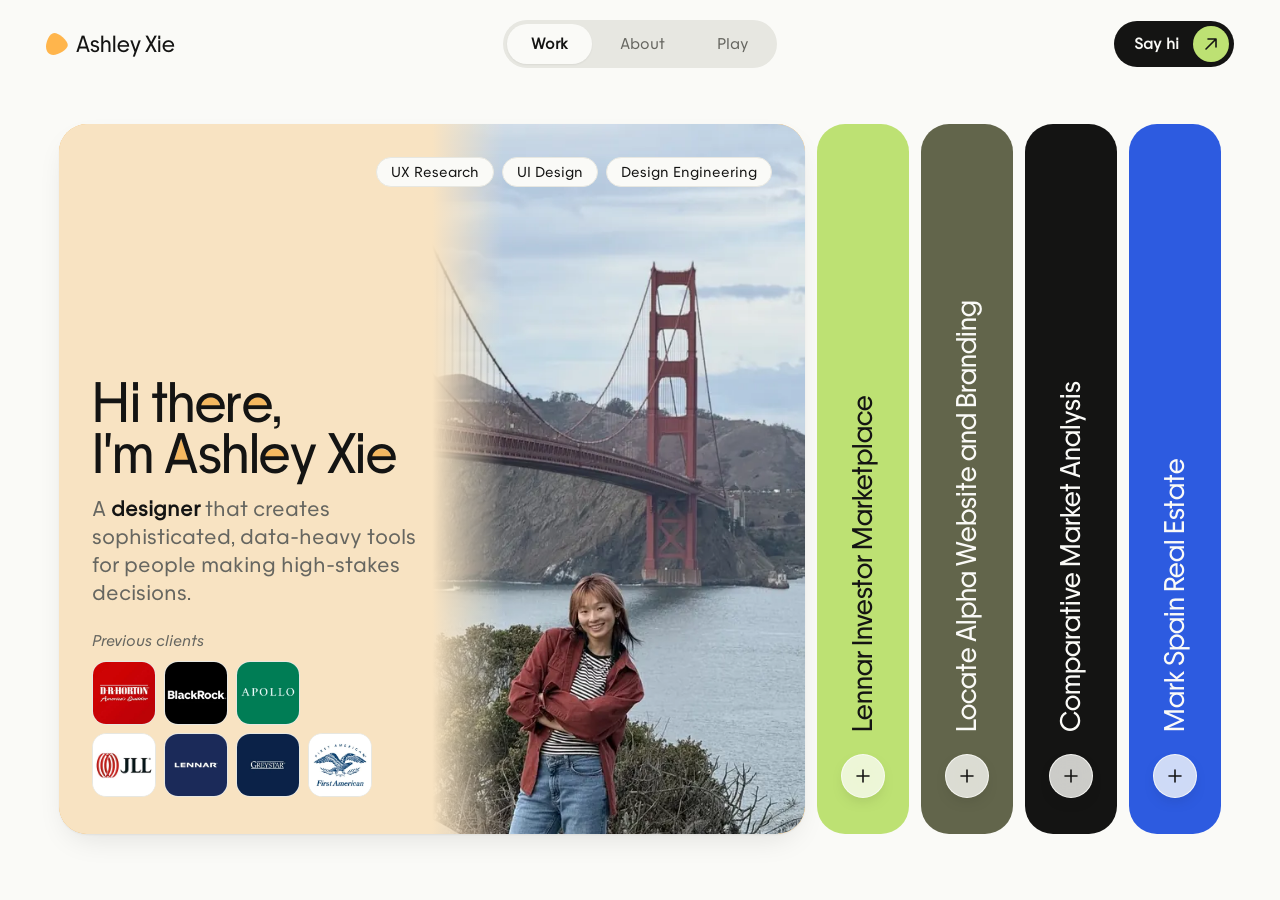
==== index.html @ 97a2568a "Locate Alpha card: real estate analytics startup" ====
<!doctype html>
<html lang="en">
<head>
  <meta charset="utf-8" />
  <meta name="viewport" content="width=device-width, initial-scale=1" />
  <title>Ashley Xie, Designer</title>
  <meta name="description" content="Ashley Xie designs sophisticated, data-heavy tools for people making high-stakes decisions." />
  <link rel="preload" href="fonts/PPFrama-Regular.woff2" as="font" type="font/woff2" crossorigin />
  <link rel="preload" href="fonts/PPFramaText-Regular.woff2" as="font" type="font/woff2" crossorigin />
  <link rel="icon" type="image/svg+xml" href="images/blob.svg" />
  <link rel="icon" type="image/png" sizes="32x32" href="images/favicon-32.png" />
  <link rel="apple-touch-icon" href="images/apple-touch-icon.png" />
  <link rel="stylesheet" href="css/style.css?v=20261123035420" />
  <!-- The loading screen shows once per visit; later page changes skip it so the tab pill can slide -->
  <script>try{if(sessionStorage.getItem('p26-loaded'))document.documentElement.classList.add('no-loader')}catch(e){}</script>
</head>
<body>
  <div class="loader" id="loader" role="status" aria-label="Loading">
    <div class="loader__mark"><img class="loader__blob" src="images/blob.svg" alt="" aria-hidden="true" /><span class="loader__name">Ashley Xie</span></div>
  </div>
  <header class="nav">
    <a class="nav__name" href="./"><img class="nav__star" src="images/blob.svg" alt="" aria-hidden="true" />Ashley Xie</a>
    <nav class="nav__tabs" aria-label="Main">
      <a class="nav__tab is-active" href="./" aria-current="page"><span class="nav__pill" aria-hidden="true"></span><span class="nav__label" style="view-transition-name:nav-work">Work</span></a>
      <a class="nav__tab" href="about/"><span class="nav__label" style="view-transition-name:nav-about">About</span></a>
      <a class="nav__tab" href="play/"><span class="nav__label" style="view-transition-name:nav-play">Play</span></a>
    </nav>
    <a class="nav__cta" href="https://www.linkedin.com/in/ashley-xie/" target="_blank" rel="noopener noreferrer">
      <span>Say hi</span>
      <span class="nav__cta-icon" aria-hidden="true">
        <svg width="18" height="18" viewBox="0 0 18 18" fill="none"><path d="M4 14L14 4M6 4h8v8" stroke="currentColor" stroke-width="1.6" stroke-linecap="round" stroke-linejoin="round"/></svg>
      </span>
    </a>
    <button class="nav__burger" aria-expanded="false" aria-controls="menu" aria-label="Menu">
      <span></span><span></span>
    </button>
    <div class="menu" id="menu" hidden>
      <nav class="menu__links" aria-label="Main">
        <a class="menu__link is-active" href="./" aria-current="page">Work</a>
        <a class="menu__link" href="about/">About</a>
        <a class="menu__link" href="play/">Play</a>
      </nav>
      <a class="menu__cta" href="https://www.linkedin.com/in/ashley-xie/" target="_blank" rel="noopener noreferrer">
        <span>Say hi</span>
        <span class="nav__cta-icon" aria-hidden="true">
          <svg width="18" height="18" viewBox="0 0 18 18" fill="none"><path d="M4 14L14 4M6 4h8v8" stroke="currentColor" stroke-width="1.6" stroke-linecap="round" stroke-linejoin="round"/></svg>
        </span>
      </a>
    </div>
  </header>

  <main>
    <section class="acc" id="work" aria-label="Work">
      <div class="acc__track">

        <article class="strip strip--intro strip--portrait" data-open style="--accent:#F4B860;--on-accent:#141413;--tint:#F8E3C2;--edge:#141413">
          <div class="strip__media"><img class="strip__img" src="images/intro-me-1048.webp" srcset="images/intro-me-700.webp 700w, images/intro-me-1048.webp 1048w" sizes="(max-width: 760px) 100vw, 560px" width="1048" height="1280" fetchpriority="high" alt="Ashley Xie in front of the Golden Gate Bridge" /></div>
          <div class="strip__closed">
            <span class="strip__vt" aria-hidden="true"><span class="strip__vtitle">Introduction</span></span>
            <button class="strip__plus" aria-expanded="true" aria-label="Open 01, Introduction"><span class="strip__pf"></span><svg class="strip__pi" width="16" height="16" viewBox="0 0 16 16"><path d="M8 2v12M2 8h12" stroke="currentColor" stroke-width="1.6" stroke-linecap="round"/></svg></button>
          </div>
          <div class="strip__open">
            <div class="strip__top">
              <ul class="strip__tags">
                <li class="tag" style="--i:0">UX Research</li>
                <li class="tag" style="--i:1">UI Design</li>
                <li class="tag" style="--i:2">Design Engineering</li>
              </ul>
            </div>
            <div class="strip__content">
              <h1 class="strip__title" aria-label="Hi there, I'm Ashley Xie">Hi <span class="nw">th<span class="fill-e">e</span>r<span class="fill-e">e</span>,</span><br>I'm <span class="nw"><span class="fill-A">A</span>shl<span class="fill-e">e</span>y</span> <span class="nw">Xi<span class="fill-e">e</span></span></h1>
              <p class="strip__desc">A <strong>designer</strong> that creates sophisticated, data-heavy tools for people making high-stakes decisions.</p>
              <div class="logos">
                <p class="logos__label">Previous clients</p>
                <ul class="logos__grid" aria-label="Client companies">
                  <li class="logo"><img src="images/logos/drhorton.webp" alt="DR Horton" width="64" height="64" decoding="async" /></li>
                  <li class="logo"><img src="images/logos/blackrock.webp" alt="BlackRock" width="64" height="64" decoding="async" /></li>
                  <li class="logo"><img src="images/logos/apollo.webp" alt="Apollo" width="64" height="64" decoding="async" /></li>
                  <li class="logo"><img src="images/logos/jll.webp" alt="JLL" width="64" height="64" decoding="async" /></li>
                  <li class="logo"><img src="images/logos/lennar.webp" alt="Lennar" width="64" height="64" decoding="async" /></li>
                  <li class="logo"><img src="images/logos/greystar.webp" alt="Greystar" width="64" height="64" decoding="async" /></li>
                  <li class="logo"><img src="images/logos/firstamerican.webp" alt="First American" width="64" height="64" decoding="async" /></li>
                </ul>
              </div>
            </div>
          </div>
        </article>

        <article class="strip strip--shot" id="lennar" style="--accent:#BDE173;--on-accent:#141413;--tint:#E2F0C2;--edge:#141413">
          <div class="strip__media"><div class="strip__frame" style="--pos:0% 0%;--zoom:1.45"><video class="strip__img" poster="images/cards/lennar-poster.webp" data-card-mp4="images/cards/lennar.mp4" data-card-mp4-sm="images/cards/lennar-sm.mp4" muted loop playsinline preload="none" aria-hidden="true"></video></div></div>
          <div class="strip__closed">
            <span class="strip__vt" aria-hidden="true"><span class="strip__vtitle">Lennar Investor Marketplace</span></span>
            <button class="strip__plus" aria-expanded="false" aria-label="Open 02, Lennar Investor Marketplace"><span class="strip__pf"></span><svg class="strip__pi" width="16" height="16" viewBox="0 0 16 16"><path d="M8 2v12M2 8h12" stroke="currentColor" stroke-width="1.6" stroke-linecap="round"/></svg></button>
          </div>
          <div class="strip__open">
            <div class="strip__top">
              <ul class="strip__tags">
                <li class="tag" style="--i:0">B2C</li>
                <li class="tag" style="--i:1">Live</li>
              </ul>
            </div>
            <div class="strip__content">
              <h2 class="strip__title">Lennar Investor Marketplace</h2>
              <p class="strip__desc">6,500+ users and about $300M in accumulated offer value on a marketplace for real estate investors.</p>
              <a class="cta" href="lennar/">
                <span>View case study</span>
                <svg width="20" height="20" viewBox="0 0 20 20" fill="none"><path d="M3 10h14M11 4l6 6-6 6" stroke="currentColor" stroke-width="1.7" stroke-linecap="round" stroke-linejoin="round"/></svg>
              </a>
            </div>
          </div>
        </article>

        <article class="strip strip--shot" style="--accent:#62654B;--on-accent:#FAFAF7;--tint:#E2E8CF;--edge:#62654B">
          <div class="strip__media"><div class="strip__frame" style="--pos:45% 12%;--zoom:1.25"><video class="strip__img" poster="images/cards/locate-alpha-poster.webp" data-card-mp4="images/cards/locate-alpha.mp4" data-card-mp4-sm="images/cards/locate-alpha-sm.mp4" muted loop playsinline preload="none" aria-hidden="true"></video></div></div>
          <div class="strip__closed">
            <span class="strip__vt" aria-hidden="true"><span class="strip__vtitle">Locate Alpha Website and Branding</span></span>
            <button class="strip__plus" aria-expanded="false" aria-label="Open 03, Locate Alpha Website and Branding"><span class="strip__pf"></span><svg class="strip__pi" width="16" height="16" viewBox="0 0 16 16"><path d="M8 2v12M2 8h12" stroke="currentColor" stroke-width="1.6" stroke-linecap="round"/></svg></button>
          </div>
          <div class="strip__open">
            <div class="strip__top">
              <ul class="strip__tags">
                <li class="tag" style="--i:0">Branding</li>
                <li class="tag" style="--i:1">Web design</li>
              </ul>
            </div>
            <div class="strip__content">
              <h2 class="strip__title">Locate Alpha Website and Branding</h2>
              <p class="strip__desc">Brand storytelling for a real estate analytics startup, now drawing 1,100+ monthly visitors.</p>
              <a class="cta" href="locate-alpha/">
                <span>View case study</span>
                <svg width="20" height="20" viewBox="0 0 20 20" fill="none"><path d="M3 10h14M11 4l6 6-6 6" stroke="currentColor" stroke-width="1.7" stroke-linecap="round" stroke-linejoin="round"/></svg>
              </a>
            </div>
          </div>
        </article>

        <article class="strip strip--shot" style="--accent:#141413;--on-accent:#FAFAF7;--tint:#E8E8E5;--edge:#141413;--fill:#2D5BE0">
          <div class="strip__media"><div class="strip__frame" style="--pos:0% 0%;--zoom:2.1"><video class="strip__img" poster="images/cards/cma-poster.webp" data-card-mp4="images/cards/cma.mp4" data-card-mp4-sm="images/cards/cma-sm.mp4" muted loop playsinline preload="none" aria-hidden="true"></video></div></div>
          <div class="strip__closed">
            <span class="strip__vt" aria-hidden="true"><span class="strip__vtitle">Comparative Market Analysis</span></span>
            <button class="strip__plus" aria-expanded="false" aria-label="Open 04, Comparative Market Analysis"><span class="strip__pf"></span><svg class="strip__pi" width="16" height="16" viewBox="0 0 16 16"><path d="M8 2v12M2 8h12" stroke="currentColor" stroke-width="1.6" stroke-linecap="round"/></svg></button>
          </div>
          <div class="strip__open">
            <div class="strip__top">
              <ul class="strip__tags">
                <li class="tag" style="--i:0">B2B</li>
                <li class="tag" style="--i:1">Live</li>
              </ul>
            </div>
            <div class="strip__content">
              <h2 class="strip__title">Comparative Market Analysis</h2>
              <p class="strip__desc">Cleaning up an awkward map menu so its layer controls, coloring modes and slide-out panel are easy to find.</p>
              <a class="cta" href="https://a2px.github.io/portfolio/#mini-projects-heading">
                <span>See the redesign</span>
                <svg width="20" height="20" viewBox="0 0 20 20" fill="none"><path d="M3 10h14M11 4l6 6-6 6" stroke="currentColor" stroke-width="1.7" stroke-linecap="round" stroke-linejoin="round"/></svg>
              </a>
            </div>
          </div>
        </article>

        <article class="strip strip--shot" style="--accent:#2D5BE0;--on-accent:#FAFAF7;--tint:#DCE6FC;--edge:#2D5BE0">
          <div class="strip__media"><div class="strip__frame" style="--pos:0% 0%;--zoom:1.4"><video class="strip__img" poster="images/cards/mark-spain-poster.webp" data-card-mp4="images/cards/mark-spain.mp4" data-card-mp4-sm="images/cards/mark-spain-sm.mp4" muted loop playsinline preload="none" aria-hidden="true"></video></div></div>
          <div class="strip__closed">
            <span class="strip__vt" aria-hidden="true"><span class="strip__vtitle">Mark Spain Real Estate</span></span>
            <button class="strip__plus" aria-expanded="false" aria-label="Open 05, Mark Spain Real Estate"><span class="strip__pf"></span><svg class="strip__pi" width="16" height="16" viewBox="0 0 16 16"><path d="M8 2v12M2 8h12" stroke="currentColor" stroke-width="1.6" stroke-linecap="round"/></svg></button>
          </div>
          <div class="strip__open">
            <div class="strip__top">
              <ul class="strip__tags">
                <li class="tag" style="--i:0">B2B</li>
              </ul>
            </div>
            <div class="strip__content">
              <h2 class="strip__title">Mark Spain Real Estate</h2>
              <p class="strip__desc">A closed B2B marketplace built to carry 50,000+ listings.</p>
              <a class="cta" href="mark-spain/">
                <span>View case study</span>
                <svg width="20" height="20" viewBox="0 0 20 20" fill="none"><path d="M3 10h14M11 4l6 6-6 6" stroke="currentColor" stroke-width="1.7" stroke-linecap="round" stroke-linejoin="round"/></svg>
              </a>
            </div>
          </div>
        </article>

      </div>
    </section>
  </main>

  <script src="js/main.js?v=20261123035420"></script>
</body>
</html>
---- css/style.css ----
/* Portfolio26F, accordion iteration.
   Ink type on Paper; each closed card is one palette colour (set inline as --accent,
   --on-accent for text on it); every open card sits on Mist with a Cobalt outline.
   Motion follows the Swatch Accordion reference: a 0.75s spring with 0.1 bounce,
   rendered below as a CSS linear() curve that settles in 1.05s. */

/* PP Frama (Pangram Pangram, free-for-personal-use cut): display cut for headings,
   Text cut for everything else. Only Regular exists in this cut, so bold is never faked. */
@font-face { font-family: 'PP Frama'; src: url('../fonts/PPFrama-Regular.woff2') format('woff2'); font-weight: 400; font-style: normal; font-display: swap; }
@font-face { font-family: 'PP Frama'; src: url('../fonts/PPFrama-RegularItalic.woff2') format('woff2'); font-weight: 400; font-style: italic; font-display: swap; }
@font-face { font-family: 'PP Frama Text'; src: url('../fonts/PPFramaText-Regular.woff2') format('woff2'); font-weight: 400; font-style: normal; font-display: swap; }
@font-face { font-family: 'PP Frama Text'; src: url('../fonts/PPFramaText-RegularItalic.woff2') format('woff2'); font-weight: 400; font-style: italic; font-display: swap; }

:root {
  /* Palette: neutrals + four colours */
  --paper: #FAFAF7;
  --line: #E7E7E1;
  --body: #666660; /* palette Body gray #6E6E68, darkened just enough to reach WCAG AA 4.5:1 on Mist and Line gray */
  --ink: #141413;
  --cobalt: #2D5BE0;
  --mist: #DCE6FC;
  --olive: #62654B;
  --lime: #BDE173;
  --apricot: #F4B860; /* warm accent, scheme B (2026-11-22) */
  --ink-2: var(--body);
  --grey-1: var(--line);
  --spring: linear(0, 0.0197, 0.0694, 0.1379, 0.2166, 0.2994, 0.382, 0.4613, 0.5354, 0.6033, 0.6644, 0.7186, 0.7661, 0.8072, 0.8424, 0.8723, 0.8975, 0.9185, 0.9359, 0.9501, 0.9617, 0.971, 0.9785, 0.9844, 0.989, 0.9926, 0.9953, 0.9973, 0.9988, 0.9998, 1.0006, 1.001, 1.0013, 1.0015, 1.0015, 1.0015, 1.0014, 1.0013, 1.0012, 1.0011, 1);
  --spring-fallback: cubic-bezier(.22, 1, .36, 1);
  --dur: 1.05s;
  --out: cubic-bezier(.22, 1, .36, 1);
}

*, *::before, *::after { box-sizing: border-box; }
html { -webkit-text-size-adjust: 100%; }
body {
  margin: 0;
  font-family: "PP Frama Text", system-ui, -apple-system, sans-serif;
  font-synthesis: none;
  color: var(--ink);
  background: var(--paper);
  -webkit-font-smoothing: antialiased;
}
a { color: inherit; text-decoration: none; }
.nav__name, .strip__title, .strip__vtitle { font-family: "PP Frama", system-ui, sans-serif; font-weight: 400; }

/* ---------- Loading screen ----------
   Ashley's orange mark at 400px, spinning, with her name held still in the middle. */
.loader {
  position: fixed; inset: 0; z-index: 100; background: var(--paper);
  display: grid; place-items: center;
  transition: opacity .375s ease;
}
.loader.is-hidden { opacity: 0; pointer-events: none; }
.no-loader .loader { display: none; }
.loader__mark { position: relative; width: min(400px, 82vw); aspect-ratio: 1; display: grid; place-items: center; }
.loader__blob { position: absolute; inset: 0; width: 100%; height: 100%; animation: loader-spin 2.4s linear infinite; }
.loader__name { position: relative; font-family: "PP Frama", system-ui, sans-serif; font-size: clamp(28px, 4vw, 40px); letter-spacing: -.01em; color: var(--ink); }
@keyframes loader-spin { to { transform: rotate(360deg); } }
@media (prefers-reduced-motion: reduce) { .loader__blob { animation-duration: 8s; } }

/* ---------- Top bar ---------- */
.nav {
  display: grid;
  grid-template-columns: 1fr auto 1fr;
  align-items: center;
  padding: 20px clamp(20px, 3.6vw, 48px);
}
.nav__name { display: inline-flex; align-items: center; gap: 8px; justify-self: start; font-size: 21px; letter-spacing: 0; }
.nav__star { width: 22px; height: 22px; flex: none; object-fit: contain; }
.nav__tabs {
  display: flex; gap: 4px; padding: 4px;
  background: var(--grey-1); border-radius: 999px;
}
.nav__tab {
  padding: 10px 24px; border-radius: 999px; font-size: 14px; color: var(--ink-2);
  transition: background .2s ease, color .2s ease;
}
.nav__tab:hover { color: var(--ink); }
/* Selected page is bold. The free PP Frama cut has no bold file, so the browser thickens the
   Regular for this one label only (everything else keeps font-synthesis off). */
.nav__tab.is-active { color: var(--ink); font-weight: 700; font-synthesis: weight; }
/* The white pill is its own element so it can slide from one tab to the next when the
   page changes (cross-page view transition; browsers without it just swap pages). */
.nav__tab { position: relative; isolation: isolate; }
.nav__label { display: inline-block; }
.nav__pill {
  position: absolute; inset: 0; z-index: -1; border-radius: inherit;
  background: var(--paper); box-shadow: 0 1px 2px rgba(0,0,0,.06);
  view-transition-name: nav-pill;
}
@view-transition { navigation: auto; }
::view-transition-group(nav-pill) { animation-duration: .55s; animation-timing-function: cubic-bezier(.22, 1, .36, 1); }
::view-transition-group(root) { animation-duration: .35s; }
@media (prefers-reduced-motion: reduce) {
  ::view-transition-group(*), ::view-transition-old(*), ::view-transition-new(*) { animation: none !important; }
}
/* Get in touch: the two colours trade places on hover */
.nav__cta, .menu__cta {
  /* Resting: Ink pill, Lime circle, Ink arrow. Hover swaps to Lime pill, Ink circle, Lime arrow. */
  --cta-a: var(--ink); --cta-b: var(--lime);
  background: var(--cta-a); color: var(--paper);
  font-weight: 700; font-synthesis: weight; /* bold label, thickened from the Regular cut */
  transition: background .25s ease, color .25s ease;
}
.nav__cta {
  justify-self: end;
  display: inline-flex; align-items: center; gap: 14px;
  padding: 5px 5px 5px 20px; border-radius: 999px;
  font-size: 14px;
}
.nav__cta-icon {
  display: grid; place-items: center; width: 36px; height: 36px; border-radius: 50%;
  background: var(--cta-b); color: var(--cta-a);
  transition: background .25s ease, color .25s ease, transform .45s var(--out);
}
.nav__cta:hover, .menu__cta:hover, .menu__cta:active { background: var(--cta-b); color: var(--ink); }
.nav__cta:hover .nav__cta-icon, .menu__cta:hover .nav__cta-icon, .menu__cta:active .nav__cta-icon { background: var(--cta-a); color: var(--cta-b); }
.nav__cta:hover .nav__cta-icon { transform: rotate(45deg); }
.nav__cta:focus-visible, .menu__cta:focus-visible { outline: 2px solid var(--cobalt); outline-offset: 3px; }

/* Phone menu (shown only below 760px) */
.nav { position: relative; }
.nav__burger, .menu { display: none; }

/* ---------- Accordion ---------- */
.acc {
  container-type: inline-size;
  /* Cards never get wider than 1400px; extra space goes to equal side margins */
  padding: clamp(16px, 4vh, 56px) max(clamp(20px, 4.6vw, 64px), (100% - 1400px) / 2) 48px;
  --n: 5;
  --closed: 92px;
  --gap: 12px;
  --radius: 28px;
  --bar: 64px;
  --pad: clamp(22px, 2.6vw, 40px);
}
.acc__track {
  display: flex;
  gap: var(--gap);
  height: clamp(520px, calc(100vh - 190px), 780px);
}

.strip {
  /* Each card keeps its colour when open: --tint is the open background (lightest tint that
     keeps body-grey text at 4.6:1), --edge the open outline. Set per card in the page. */
  --tint: var(--mist); --edge: var(--cobalt);
  --open-w: calc(100cqw - (var(--n) - 1) * (var(--closed) + var(--gap)));
  position: relative;
  flex: 0 0 var(--closed);
  min-width: 0;
  border-radius: var(--radius);
  overflow: hidden;
  isolation: isolate;
  background: var(--accent);
  transition: flex-grow var(--dur) var(--spring-fallback), flex-basis var(--dur) var(--spring-fallback), height var(--dur) var(--spring-fallback);
  -webkit-tap-highlight-color: transparent;
}
@supports (transition-timing-function: linear(0, 1)) {
  .strip { transition-timing-function: var(--spring); }
}
.strip:not([data-open]) { cursor: pointer; }
.strip[data-open] { flex-grow: 1; }
/* No outline on the cards (removed 2026-11-23); open cards get a faint shadow instead so their
   white lower half still reads against the page */
.strip { transition-property: flex-grow, flex-basis, height, box-shadow; }
.strip[data-open] { box-shadow: 0 1px 2px rgba(20,20,19,.05), 0 12px 32px -12px rgba(20,20,19,.14); }

/* Open card: blank light panel on the left; on project cards the screenshot sits in a
   framed window from the middle of the card, running off the right edge, zoomed in on
   its top-left (each card sets --zoom and --pos). Sizes come from the open width so
   nothing resizes while the card grows. */
.strip__media {
  position: absolute; inset: 0; z-index: 0; overflow: hidden; border-radius: inherit;
  background: var(--tint);
  opacity: 0; transition: opacity .3s ease;
}
.strip[data-open] .strip__media { opacity: 1; transition: opacity .45s ease .1s; }
.strip__frame {
  position: absolute; left: calc(var(--open-w) * .5); top: 17%; bottom: 7.5%;
  width: calc(var(--open-w) * .6);
  border: 1px solid var(--line); border-right: 0; border-radius: 22px 0 0 22px;
  overflow: hidden; background: var(--paper);
}
.strip__img {
  position: absolute; inset: 0; width: 100%; height: 100%; max-width: none;
  object-fit: cover; object-position: var(--pos, 0 0);
  transform: scale(var(--zoom, 1.4)); transform-origin: var(--pos, 0 0);
  display: block; user-select: none; pointer-events: none;
}

/* Project cards: the same Mist fade along the bottom as the intro card, running over the
   lower part of the screenshot so the headline and description stand out */
.strip--shot .strip__media::after {
  content: ""; position: absolute; inset: 0; pointer-events: none;
  background: linear-gradient(to top, color-mix(in srgb, var(--tint) 97%, transparent) 0%, color-mix(in srgb, var(--tint) 85%, transparent) 22%, color-mix(in srgb, var(--tint) 35%, transparent) 45%, transparent 62%);
}

/* Intro card keeps the full-bleed photo with a soft wash at the bottom so the headline reads */
.strip--intro .strip__img {
  left: 0; top: 0; transform: none;
  width: var(--open-w); height: 100%; object-fit: cover;
}
.strip--intro .strip__media::after {
  content: ""; position: absolute; inset: 0; pointer-events: none;
  background:
    linear-gradient(to top, color-mix(in srgb, var(--tint) 97%, transparent) 0%, color-mix(in srgb, var(--tint) 92%, transparent) 45%, color-mix(in srgb, var(--tint) 45%, transparent) 68%, transparent 85%),
    linear-gradient(to bottom, rgba(255,255,255,.35) 0%, transparent 18%);
}
.strip--intro .strip__content { max-width: none; }
/* Bold words in the intro: no bold file in the free font cut, so the browser thickens the Regular */
.strip--intro strong { font-weight: 700; font-synthesis: weight; color: var(--ink); }

/* Open project cards, desktop (Ashley's 2026-11-22 layout): a Mist band on top holds the
   tags and a wide framed screenshot that runs into the band's lower edge; a white band
   below holds the title, one line of description and the button. */
@media (min-width: 761px) {
  .strip--shot { --band: 63%; --inset: calc(var(--open-w) * .075); }
  .strip--shot .strip__media { background: linear-gradient(var(--tint) 0 var(--band), #fff var(--band)); }
  .strip--shot .strip__media::after { content: none; }
  .strip--shot .strip__frame {
    left: var(--inset); width: calc(var(--open-w) - 2 * var(--inset));
    top: 15%; bottom: calc(100% - var(--band));
    border: 1px solid var(--line); border-bottom: 0; border-radius: 22px 22px 0 0;
  }
  .strip--shot .strip__img { object-position: var(--pos2, 0 0); transform: scale(var(--zoom2, 1)); transform-origin: var(--pos2, 0 0); }
  .strip--shot .strip__open { padding-left: var(--inset); padding-right: var(--pad); }
  .strip--shot .strip__content { width: 100%; max-width: none; }
  /* Title stays on one line: its size follows the open card's width */
  .strip--shot .strip__title { font-size: clamp(28px, calc(var(--open-w) * .05), 52px); margin-bottom: 10px; text-wrap: balance; }
  .strip--shot .strip__desc { max-width: 62ch; margin-bottom: 20px; font-size: clamp(16px, 1.3vw, 19px); }
}
/* Phone: same idea stacked; pale blue top with the framed screenshot, white below for the text */
@media (max-width: 760px) {
  .strip--shot .strip__media { background: linear-gradient(var(--tint) 0 calc(75cqw + 8px), #fff calc(75cqw + 8px)); }
  .strip--shot .strip__media::after { content: none; }
  /* Ashley's mobile mock: the frame starts at the left inset and runs off the right edge, and the
     video fills the frame's height at its own shape, so its right side carries on past the card */
  .strip--shot .strip__frame {
    left: var(--pad); right: 0; width: auto;
    border: 1px solid var(--line); border-right: 0; border-bottom: 0; border-radius: 16px 0 0 0;
    height: calc(75cqw - 56px);
  }
  .strip--shot .strip__img { transform: none; object-fit: cover; object-position: 0 0; }
  .strip--shot .strip__tags { display: flex; max-width: none; }
  .strip--shot .strip__top { position: absolute; top: 18px; right: 18px; left: var(--pad); min-height: 0; }
}
/* Shorter desktop screens: give the white band more room for the text */
@media (min-width: 1201px) and (max-height: 860px) {
  .strip--shot { --band: 57%; }
  .strip--shot .strip__frame { top: 14%; }
}
/* Mid-size screens (tablet / small laptop), Ashley's second mock: the frame starts at the
   left inset and runs off the right edge; the title can take two lines. */
@media (min-width: 761px) and (max-width: 1200px) {
  .strip--shot { --band: 54%; --inset: calc(var(--open-w) * .09); }
  .strip--shot .strip__frame {
    top: calc(var(--pad) + 30px + 22px); width: calc(var(--open-w) - var(--inset));
    border-right: 0; border-radius: 22px 0 0 0;
  }
  .strip--shot .strip__tags { max-width: none; flex-wrap: nowrap; }
  .strip--shot .strip__title { font-size: clamp(26px, calc(var(--open-w) * .06), 40px); text-wrap: balance; line-height: 1.02; }
  .strip--shot .strip__desc { margin-bottom: 16px; }
}
@media (min-width: 761px) and (max-width: 1200px) and (max-height: 800px) {
  .strip--shot { --band: 47%; }
}

.strip--intro .strip__desc { max-width: 40ch; }

/* Closed state: sideways title, plus */
.strip__closed {
  color: var(--on-accent);
  transition: opacity .3s ease .45s;
  position: absolute; top: 0; bottom: 0; left: 0; width: min(100%, calc(var(--closed) + 14px));
  z-index: 4; pointer-events: none;
  display: flex; flex-direction: column; align-items: center; justify-content: space-between;
  padding: var(--pad) 0 calc(var(--pad) + 3px);
}
.strip[data-open] .strip__closed { opacity: 0; transition: opacity .12s ease; }
.strip__vt {
  display: flex; margin-top: auto; margin-bottom: 22px;
}
.strip[data-open] .strip__vt { opacity: 0; }
.strip__vtitle {
  font-size: clamp(20px, 2vw, 28px); letter-spacing: 0; white-space: nowrap; line-height: 1;
  writing-mode: vertical-rl; transform: rotate(180deg);
  transition: transform .5s var(--out);
}
.strip__plus {
  appearance: none; margin: 0; padding: 0; font: inherit; cursor: pointer; pointer-events: auto;
  position: relative; display: grid; place-items: center; width: 44px; height: 44px; border-radius: 50%;
  overflow: hidden; color: var(--ink); outline: none;
  background: color-mix(in srgb, var(--paper) 80%, transparent); border: 1px solid color-mix(in srgb, var(--paper) 90%, transparent);
  -webkit-backdrop-filter: blur(14px) saturate(1.4); backdrop-filter: blur(14px) saturate(1.4);
  box-shadow: 0 6px 18px -10px rgba(20,20,20,.35);
  transition: transform .45s var(--out);
}
.strip[data-open] .strip__plus { opacity: 0; pointer-events: none; }
.strip__plus:focus-visible { box-shadow: 0 0 0 2px var(--paper), 0 0 0 4px var(--cobalt); }
/* Accent fill wipes up from the bottom on hover */
.strip__pf {
  position: absolute; inset: -1px; background: var(--fill, var(--ink));
  clip-path: inset(100% 0 0 0);
  transition: clip-path .45s var(--out);
}
.strip__pi { position: relative; transition: transform .6s var(--out), color .3s ease; }

@media (hover: hover) {
  .strip:not([data-open]):hover { flex-basis: calc(var(--closed) + 14px); }
  .strip:not([data-open]):hover .strip__pf { clip-path: inset(0 0 0 0); }
  .strip:not([data-open]):hover .strip__pi { transform: rotate(90deg); color: var(--paper); }
  .strip:not([data-open]):hover .strip__vtitle { transform: rotate(180deg) translateX(4px); }
}
.strip__plus:active { transform: scale(.9); }

/* Open state content, laid out at full open width */
.strip__open {
  position: absolute; top: 0; bottom: 0; left: 0; width: var(--open-w); z-index: 5;
  pointer-events: none;
  display: flex; flex-direction: column; justify-content: space-between;
  padding: var(--pad) var(--pad) calc(var(--pad) + 4px);
  visibility: hidden; opacity: 0;
  transition: opacity .12s ease, visibility 0s linear .12s;
}
.strip[data-open] .strip__open { visibility: visible; opacity: 1; transition: opacity .35s ease .35s; }
.strip__top { display: flex; align-items: flex-start; justify-content: flex-end; gap: 12px; min-height: 30px; }
.strip__tags { list-style: none; display: flex; flex-wrap: wrap; justify-content: flex-end; gap: 8px; margin: 0; padding: 0; max-width: 70%; }
.tag {
  display: inline-flex; align-items: center; height: 30px; padding: 0 14px; border-radius: 999px;
  font-size: 13px; white-space: nowrap;
  background: var(--paper); border: 1px solid var(--line);
}

.strip__content { width: min(680px, 100%); max-width: calc(var(--open-w) * .5 - var(--pad) - 24px); display: flex; flex-direction: column; align-items: flex-start; }
.strip__title {
  margin: 0 0 16px;
  font-size: clamp(38px, 4vw, 56px); letter-spacing: -.01em; line-height: 1;
  text-wrap: balance;
}
.strip__desc { margin: 0 0 24px; font-size: clamp(17px, 1.5vw, 22px); line-height: 1.45; color: var(--ink-2); max-width: 30ch; }


/* Client logos on the intro card: square blocks that wrap to the column width */
.logos__label { margin: 0 0 10px; font-size: 14px; font-style: italic; color: var(--ink-2); }
.logos__grid { list-style: none; display: flex; flex-wrap: wrap; gap: 8px; margin: 0; padding: 0; }
.logo {
  width: 64px; height: 64px; flex: none; border-radius: 14px; overflow: hidden;
  background: #fff; border: 1px solid var(--line);
}
.logo img { width: 100%; height: 100%; object-fit: contain; display: block; }

.cta {
  pointer-events: auto;
  display: inline-flex; align-items: center; gap: 28px;
  min-height: 52px; padding: 0 20px 0 24px; border-radius: 999px;
  background: var(--ink); color: var(--paper); font-size: 16px; white-space: nowrap;
  box-shadow: 0 10px 24px -14px rgba(20,20,20,.55);
  transition: background .25s ease, color .25s ease;
}
.cta svg { flex: none; transition: transform .4s var(--out); }
.strip[data-open] .cta:hover { background: var(--cobalt); color: var(--paper); }
.strip[data-open] .cta:hover svg { transform: translateX(4px); }
.cta:active { transform: scale(.97); }
.cta:focus-visible { outline: 2px solid var(--accent); outline-offset: 3px; }

/* ---------- Phone: cards stack and open downward ---------- */
@media (max-width: 760px) {
  .nav { grid-template-columns: 1fr auto; padding: 16px 16px 4px; z-index: 20; }
  .nav__tabs, .nav__cta { display: none; }
  .nav__burger {
    display: grid; place-content: center; gap: 6px; justify-self: end;
    width: 44px; height: 44px; padding: 0; border: 0; border-radius: 50%;
    background: var(--grey-1); color: var(--ink); cursor: pointer;
  }
  .nav__burger span { display: block; width: 18px; height: 1.6px; border-radius: 2px; background: currentColor; transition: transform .25s var(--out); }
  .nav__burger[aria-expanded="true"] span:first-child { transform: translateY(3.8px) rotate(45deg); }
  .nav__burger[aria-expanded="true"] span:last-child { transform: translateY(-3.8px) rotate(-45deg); }
  .nav__burger:focus-visible { outline: 2px solid var(--cobalt); outline-offset: 2px; }
  .menu:not([hidden]) {
    display: flex; flex-direction: column; gap: 16px;
    position: absolute; top: calc(100% + 8px); left: 16px; right: 16px;
    padding: 8px 8px 8px; border-radius: 24px;
    background: var(--paper); box-shadow: 0 0 0 1px rgba(0,0,0,.06), 0 24px 48px -20px rgba(20,20,20,.35);
  }
  .menu__links { display: flex; flex-direction: column; }
  .menu__link { padding: 16px 18px; border-radius: 16px; font-size: 20px; letter-spacing: -.01em; }
  .menu__link.is-active { background: var(--grey-1); font-weight: 700; font-synthesis: weight; }
  /* Hover and press feedback on the menu links */
  .menu__link { transition: background .18s ease, transform .18s ease; -webkit-tap-highlight-color: transparent; }
  .menu__link:hover { background: color-mix(in srgb, var(--line) 60%, transparent); }
  .menu__link:active { background: var(--line); transform: scale(.98); }
  .menu__link.is-active:hover, .menu__link.is-active:active { background: var(--line); }
  .menu__link:focus-visible { outline: 2px solid var(--cobalt); outline-offset: -2px; }
  .menu__cta:active { transform: scale(.98); }
  .menu__cta {
    display: flex; align-items: center; justify-content: space-between;
    min-height: 52px; padding: 6px 6px 6px 22px; border-radius: 999px;
    font-size: 20px; letter-spacing: -.01em; /* same size as the menu links */
  }
  .menu__cta .nav__cta-icon { width: 40px; height: 40px; }

  .acc { padding: 16px 16px 40px; --radius: 22px; --gap: 8px; --pad: 22px; }
  .acc__track { flex-direction: column; height: auto; }
  .strip {
    flex: none; height: var(--bar);
    transition-property: height;
    background: var(--accent);
  }
  .strip[data-open] { height: calc(75cqw + 300px); background: var(--tint); }
  /* Every card is open on phones, so the closed-state title bar and plus never show */
  .strip__closed { display: none; }
  .strip { cursor: default !important; }
  /* Project cards grow to fit their text below the framed video */
  .strip--shot[data-open] { height: auto; }
  .strip--shot .strip__open { position: relative; top: auto; bottom: auto; padding-top: calc(75cqw + 8px + 28px); }
  .acc__track { gap: 12px; }

  .strip__frame { left: var(--pad); right: 0; width: auto; top: 64px; bottom: auto; height: calc(75cqw - 56px); border-radius: 18px 0 0 18px; }
  .strip--intro .strip__img {
    -webkit-mask-image: linear-gradient(to bottom, #000 62%, transparent 100%);
    mask-image: linear-gradient(to bottom, #000 62%, transparent 100%);
  }

  .strip__closed {
    width: auto; right: 0; flex-direction: row; justify-content: flex-start; gap: 16px;
    padding: 0 12px 0 var(--pad);
  }
  .strip__vt { margin: 0 auto 0 0; flex: 1; min-width: 0; }
  .strip__vtitle { writing-mode: horizontal-tb; transform: none; font-size: 19px; overflow: hidden; text-overflow: ellipsis; }
  .strip:not([data-open]):hover .strip__vtitle { transform: translateX(4px); }
  .strip__plus { width: 40px; height: 40px; }

  .strip__open { width: auto; right: 0; }
  .strip__tags { display: none; }
  .strip__title { font-size: 26px; margin-bottom: 10px; } /* matches the Play cards */
  .strip__content { max-width: none; }
  .strip--intro .strip__img { width: 100%; height: auto; aspect-ratio: 4 / 3; }
  .strip--intro .strip__media::after { background: none; }
  .strip__desc { font-size: 17px; margin-bottom: 20px; max-width: 40ch; } /* matches the Play cards */
  .cta { min-height: 48px; gap: 20px; }
  .logo { width: 56px; height: 56px; border-radius: 12px; }
  .logos__grid { max-width: none; }
}

@media (prefers-reduced-motion: reduce) {
  .acc *, .acc *::before, .acc *::after { transition-duration: .01ms !important; transition-delay: 0s !important; }
}

/* ---------- About page ---------- */
/* Same frame as the homepage: 1400px max, a Mist card with a Cobalt outline, Ink type */
.about {
  padding: clamp(16px, 4vh, 56px) max(clamp(20px, 4.6vw, 64px), (100% - 1400px) / 2) 96px;
  --pad: clamp(22px, 2.6vw, 40px);
}
.about__card {
  display: grid; grid-template-columns: minmax(0, 1.35fr) minmax(0, 1fr); gap: var(--pad);
  padding: var(--pad); border-radius: 28px;
  background: var(--mist);
}
.about__bio { display: flex; flex-direction: column; align-items: flex-start; justify-content: flex-start; padding: 0; }
.about__label { margin: 0 0 16px; font-size: 14px; font-style: italic; color: var(--body); }
.about__lead {
  margin: 0 0 28px; font-family: "PP Frama", system-ui, sans-serif; font-weight: 400;
  font-size: clamp(30px, 3vw, 44px); line-height: 1.12; letter-spacing: -.01em; max-width: 24ch;
}
.about__text { margin: 0 0 16px; font-size: clamp(17px, 1.4vw, 20px); line-height: 1.5; color: var(--body); max-width: 44ch; }
.about__actions { display: flex; flex-wrap: wrap; gap: 12px; margin-top: 16px; }
.about__photo { border-radius: 22px; overflow: hidden; min-height: 420px; }
.about__photo img { width: 100%; height: 100%; object-fit: cover; display: block; }

.about__photos {
  list-style: none; margin: 12px 0 0; padding: 0;
  display: grid; grid-template-columns: 1fr 1fr 2fr 1fr 1fr 1fr; gap: 12px;
}
.about__photos li { border-radius: 22px; overflow: hidden; aspect-ratio: 3 / 4; }
.about__photos li:nth-child(3) { aspect-ratio: auto; }
.about__photos img { width: 100%; height: 100%; object-fit: cover; display: block; }

/* Outlined button, the quieter partner to the Ink button */
.cta--ghost { background: transparent; color: var(--ink); box-shadow: inset 0 0 0 1.5px var(--ink); }
.about .cta:hover { background: var(--cobalt); color: var(--paper); box-shadow: none; }
.about .cta:hover svg { transform: translateX(4px); }
.about .cta:focus-visible { outline: 2px solid var(--cobalt); }

.exp {
  display: grid; grid-template-columns: minmax(0, 1fr) minmax(0, 2fr); gap: var(--pad);
  margin-top: 72px; padding: 0 var(--pad);
}
.exp__intro { display: flex; flex-direction: column; align-items: flex-start; }
.exp__blurb { margin: 0 0 24px; font-family: "PP Frama", system-ui, sans-serif; font-weight: 400; font-size: clamp(24px, 2.2vw, 32px); line-height: 1.15; max-width: 16ch; }
.exp__list { list-style: none; margin: 0; padding: 0; border-top: 1px solid var(--line); }
.exp__row {
  display: grid; grid-template-columns: minmax(0, 1.2fr) minmax(0, 1fr) 128px; gap: 16px; align-items: baseline;
  padding: 22px 0; border-bottom: 1px solid var(--line); font-size: 18px;
}
a.exp__company {
  justify-self: start; color: var(--cobalt); text-decoration: underline; text-decoration-thickness: 1px; text-underline-offset: 4px;
  text-decoration-color: color-mix(in srgb, var(--cobalt) 40%, transparent);
  transition: color .2s ease, text-decoration-color .2s ease;
}
a.exp__company:hover { color: var(--ink); text-decoration-color: var(--ink); }
a.exp__company:focus-visible { outline: 2px solid var(--cobalt); outline-offset: 3px; border-radius: 4px; }
.exp__role { color: var(--body); }
.exp__date { color: var(--body); font-variant-numeric: tabular-nums; text-align: right; }

@media (max-width: 760px) {
  .about { padding: 16px 16px 64px; --pad: 22px; }
  .about__card { grid-template-columns: 1fr; border-radius: 22px; }
  .about__photo { order: -1; min-height: 0; aspect-ratio: 4 / 3; border-radius: 16px; }
  .about__photos {
    display: flex; overflow-x: auto; scroll-snap-type: x mandatory; gap: 8px;
    margin: 8px -16px 0; padding: 0 16px; scrollbar-width: none;
  }
  .about__photos li { flex: 0 0 62%; scroll-snap-align: start; border-radius: 16px; }
  .about__photos li:nth-child(3) { flex-basis: 100%; aspect-ratio: 3 / 2; }
  .exp { grid-template-columns: 1fr; margin-top: 48px; padding: 0 6px; gap: 28px; }
  .exp__row { grid-template-columns: 1fr auto; gap: 4px 16px; font-size: 16px; padding: 18px 0; }
  .exp__company { grid-column: 1; grid-row: 1; }
  .exp__role { grid-column: 1; grid-row: 2; font-size: 15px; }
  .exp__date { grid-column: 2; grid-row: 1; }
}

/* ---------- Case study page ---------- */
.case {
  padding: clamp(16px, 4vh, 56px) max(clamp(20px, 4.6vw, 64px), (100% - 1400px) / 2) 96px;
  --pad: clamp(22px, 2.6vw, 40px);
}
/* Hero: same Mist card and framed screenshot as an open card on the homepage */
.case__hero {
  position: relative; overflow: hidden; isolation: isolate;
  display: grid; grid-template-columns: minmax(0, 1fr) minmax(0, 1fr);
  min-height: clamp(480px, calc(100vh - 220px), 680px);
  border-radius: 28px; background: var(--mist); box-shadow: inset 0 0 0 1.5px var(--cobalt);
}
.case__intro { display: flex; flex-direction: column; justify-content: space-between; gap: 32px; padding: var(--pad); }
.case__tags { justify-content: flex-start; max-width: none; }
.case__title {
  margin: 0 0 16px; font-family: "PP Frama", system-ui, sans-serif; font-weight: 400;
  font-size: clamp(40px, 4.6vw, 64px); line-height: 1; letter-spacing: -.01em;
}
.case__desc { margin: 0; font-size: clamp(17px, 1.5vw, 22px); line-height: 1.45; color: var(--body); max-width: 34ch; }
.case__frame {
  align-self: end; margin-top: 12%; height: 88%;
  border: 2px solid var(--ink); border-right: 0; border-bottom: 0; border-radius: 22px 0 0 0;
  overflow: hidden; background: #F3F3F3;
}
.case__frame img { width: 100%; height: 100%; object-fit: cover; object-position: 0 0; display: block; }

/* Before and after, side by side */
.ba { display: grid; grid-template-columns: 1fr 1fr; gap: 12px; margin-top: 12px; }
.ba__item { margin: 0; padding: var(--pad); border-radius: 28px; background: #fff; border: 1px solid var(--line); display: flex; flex-direction: column; gap: 24px; }
.ba__media { border-radius: 18px; overflow: hidden; border: 1px solid var(--line); background: #F3F3F3; aspect-ratio: 3 / 4; }
.ba__media video { width: 100%; height: 100%; object-fit: cover; object-position: 0 0; display: block; }
.ba__label { margin: 0 0 8px; font-size: 14px; font-style: italic; color: var(--body); }
.ba__text { margin: 0; font-size: 18px; line-height: 1.5; }
.ba__list { margin: 0; padding: 0; list-style: none; font-size: 18px; line-height: 1.5; }
.ba__list li { padding: 8px 0; border-bottom: 1px solid var(--line); }
.ba__list li:last-child { border-bottom: 0; }

.case__next { display: flex; flex-wrap: wrap; gap: 12px; margin-top: 48px; padding: 0 var(--pad); }
.case .cta:hover { background: var(--cobalt); color: var(--paper); box-shadow: none; }
.case .cta:hover svg { transform: translateX(4px); }
.case .cta:focus-visible { outline: 2px solid var(--cobalt); }

@media (max-width: 760px) {
  .case { padding: 16px 16px 64px; --pad: 22px; }
  .case__hero { grid-template-columns: 1fr; min-height: 0; border-radius: 22px; }
  .case__frame { margin: 0 0 0 var(--pad); height: auto; aspect-ratio: 4 / 3; border-radius: 18px 0 0 0; }
  .ba { grid-template-columns: 1fr; gap: 8px; margin-top: 8px; }
  .ba__item { border-radius: 22px; }
  .ba__text, .ba__list { font-size: 16px; }
  .case__next { margin-top: 32px; padding: 0 6px; }
}

/* ---------- Play page: two-column grid of side projects ---------- */
.play {
  padding: clamp(24px, 5vh, 64px) max(clamp(20px, 4.6vw, 64px), (100% - 1400px) / 2) 96px;
}
.play__heading {
  margin: 0 0 clamp(32px, 5vh, 56px); font-family: "PP Frama", system-ui, sans-serif; font-weight: 400;
  font-size: clamp(44px, 5vw, 72px); line-height: 1; letter-spacing: -.01em;
}
.play__grid { list-style: none; margin: 0; padding: 0; display: grid; grid-template-columns: 1fr 1fr; gap: clamp(40px, 5vw, 72px) clamp(24px, 3.6vw, 56px); }
.play__card { display: block; color: inherit; }
.play__media {
  position: relative; aspect-ratio: 16 / 9; overflow: hidden; border-radius: 22px;
  background: var(--mist); border: 1px solid var(--line); margin-bottom: 20px;
}
.play__media img, .play__media video, .play__soon { width: 100%; height: 100%; object-fit: cover; object-position: top center; display: block; transition: transform .6s var(--out); }
.play__meta { margin: 0 0 10px; font-size: 15px; font-style: italic; color: var(--body); }
.play__title { margin: 0 0 10px; font-family: "PP Frama", system-ui, sans-serif; font-weight: 400; font-size: clamp(26px, 2.4vw, 34px); line-height: 1.1; letter-spacing: -.01em; }
.play__desc { margin: 0; font-size: clamp(17px, 1.4vw, 20px); line-height: 1.5; color: var(--body); max-width: 46ch; }
/* Linked cards: arrow circle appears and the image eases in on hover */
.play__go {
  position: absolute; top: 16px; right: 16px; display: grid; place-items: center; width: 44px; height: 44px; border-radius: 50%;
  background: var(--cobalt); color: var(--lime); opacity: 0; transform: scale(.8);
  transition: opacity .25s ease, transform .4s var(--out);
}
a.play__card:hover .play__media img { transform: scale(1.03); }
a.play__card:hover .play__go, a.play__card:focus-visible .play__go { opacity: 1; transform: none; }
a.play__card:hover .play__title { color: var(--cobalt); }
a.play__card:focus-visible { outline: 2px solid var(--cobalt); outline-offset: 6px; border-radius: 22px; }
@media (hover: none) { .play__go { opacity: 1; transform: none; } }
/* Wide screens: three columns */
@media (min-width: 1056px) {
  .play__grid { grid-template-columns: repeat(3, minmax(0, 1fr)); gap: 56px 32px; }
  .play__title { font-size: clamp(24px, 1.9vw, 30px); }
  .play__desc { font-size: 17px; }
}
@media (max-width: 760px) {
  .play { padding: 20px 16px 64px; }
  .play__grid { grid-template-columns: 1fr; gap: 40px; }
  .play__media { border-radius: 16px; margin-bottom: 16px; }
  .play__go { width: 40px; height: 40px; top: 12px; right: 12px; }
}

/* ---------- Case study pages (Lennar first; Ashley's reference layout 2026-11-22) ----------
   Hero: big title left, summary + button right. Then a full-width image, then a sticky list of
   section pills on the left (the current one fills with the card's colour) beside the story. */
.cs { padding-left: max(clamp(20px, 4.6vw, 64px), (100% - 1400px) / 2); padding-right: max(clamp(20px, 4.6vw, 64px), (100% - 1400px) / 2); }
.cs-hero { display: grid; grid-template-columns: minmax(0, 1.1fr) minmax(0, 1fr); gap: 40px 64px; align-items: end; padding-top: clamp(24px, 6vh, 72px); }
.cs-tags { justify-content: flex-start; max-width: none; margin-bottom: 24px; }
.cs-hero__title { margin: 0; font-family: "PP Frama", system-ui, sans-serif; font-weight: 400; font-size: clamp(44px, 5.6vw, 84px); line-height: .98; letter-spacing: -.015em; text-wrap: balance; }
.cs-hero__right p { margin: 0 0 24px; font-size: clamp(17px, 1.4vw, 20px); line-height: 1.5; color: var(--body); max-width: 46ch; }
.cs .cta:hover, .cs-pn .cta:hover { background: var(--cobalt); color: var(--paper); box-shadow: none; }
.cs .cta:hover svg { transform: translateX(4px); }
.cs-meta { display: grid; grid-template-columns: repeat(4, minmax(0, 1fr)); gap: 12px; margin: 48px 0 40px; }
.cs-meta div { padding: 18px 20px; border-radius: 18px; background: #fff; border: 1px solid var(--line); }
.cs-meta dt { font-size: 14px; font-style: italic; color: var(--body); margin-bottom: 6px; }
.cs-meta dd { margin: 0; font-size: 16px; line-height: 1.45; }
.cs-bleed { margin: 0; background: var(--cs-tint, var(--mist)); }
.cs-bleed img { display: block; width: 100%; height: auto; max-height: 78vh; object-fit: cover; object-position: top center; }

.cs-body { display: grid; grid-template-columns: 220px minmax(0, 1fr); gap: clamp(32px, 6vw, 96px); padding-top: clamp(48px, 8vh, 96px); }
.cs-nav ul { list-style: none; margin: 0; padding: 0; position: sticky; top: 24px; display: flex; flex-direction: column; align-items: flex-start; gap: 10px; }
.cs-nav__link {
  display: inline-block; padding: 8px 14px; border-radius: 999px; font-size: 15px; color: var(--ink); white-space: nowrap;
  background: #fff; border: 1px solid var(--line); transition: background .25s ease, border-color .25s ease;
}
.cs-nav__link:hover { border-color: var(--ink); }
.cs-nav__link.is-current { background: var(--cs-accent, var(--lime)); color: var(--cs-on, var(--ink)); border-color: transparent; }
.cs-nav__link:focus-visible { outline: 2px solid var(--cobalt); outline-offset: 2px; }

.cs-sections { max-width: 820px; }
.cs-section { padding-bottom: clamp(48px, 7vh, 88px); scroll-margin-top: 24px; }
.cs-section h2 { margin: 0 0 8px; font-family: "PP Frama", system-ui, sans-serif; font-weight: 400; font-size: clamp(34px, 3.4vw, 48px); line-height: 1.05; letter-spacing: -.01em; }
.cs-section h3 { margin: 0 0 18px; font-size: clamp(18px, 1.5vw, 21px); line-height: 1.35; color: var(--body); font-weight: 400; }
.cs-section h3:not(:first-of-type) { margin-top: 40px; color: var(--ink); }
.cs-section h4 { margin: 0 0 10px; font-family: "PP Frama", system-ui, sans-serif; font-weight: 400; font-size: 24px; line-height: 1.15; }
.cs-section p, .cs-list { font-size: 17px; line-height: 1.6; margin: 0 0 16px; }
.cs-section strong { font-weight: 700; font-synthesis: weight; }
.cs-list { padding-left: 0; list-style: none; }
.cs-list li { margin-bottom: 12px; }
.cs-list--plain li { padding-left: 18px; position: relative; margin-bottom: 6px; }
.cs-list--plain li::before { content: ""; position: absolute; left: 2px; top: .72em; width: 6px; height: 6px; border-radius: 50%; background: var(--ink); }
.cs-split { display: grid; grid-template-columns: minmax(0, 1.2fr) minmax(0, 1fr); gap: 32px; align-items: center; }
.cs-split h3 { color: var(--body); }
.cs-fig { margin: 24px 0 28px; }
.cs-split .cs-fig { margin: 0; }
.cs-fig img { display: block; width: 100%; height: auto; border-radius: 18px; border: 1px solid var(--line); background: #fff; }
.cs-fig figcaption { margin-top: 10px; font-size: 14px; line-height: 1.5; color: var(--body); }
.cs-cards { display: grid; grid-template-columns: 1fr 1fr; gap: 12px; margin: 8px 0 20px; }
.cs-card { padding: 22px; border-radius: 18px; background: #fff; border: 1px solid var(--line); }
.cs-card p { margin: 0; font-size: 16px; color: var(--body); }
.cs-quote { margin: 8px 0 24px; padding: 22px 24px; border-radius: 18px; background: var(--cs-tint, var(--mist)); font-size: 17px; line-height: 1.6; }
.cs-cards .cs-quote { margin: 0; }
.cs-step { display: grid; grid-template-columns: minmax(0, 1fr) minmax(0, 1fr); gap: 32px; align-items: start; padding: 28px 0; border-top: 1px solid var(--line); }
.cs-step .cs-fig { margin: 0; }
.cs-step__num { margin: 0 0 6px !important; font-size: 14px !important; font-style: italic; color: var(--body); }
.cs-stats { display: grid; grid-template-columns: repeat(3, minmax(0, 1fr)); gap: 12px; margin: 8px 0 24px; }
.cs-stats div { padding: 22px; border-radius: 18px; background: var(--cs-tint, var(--mist)); }
.cs-stats p { margin: 0; font-size: 15px; line-height: 1.45; color: var(--body); }
.cs-stats .cs-stats__num { font-family: "PP Frama", system-ui, sans-serif; font-size: clamp(34px, 3.4vw, 48px); line-height: 1; color: var(--ink); margin-bottom: 10px; }

/* Previous / next case study */
.cs-pn { display: grid; grid-template-columns: 1fr 1fr; gap: 12px; padding-top: 24px; padding-bottom: 96px; border-top: 1px solid var(--line); margin-top: 8px; }
.cs-pn__card { display: flex; flex-direction: column; gap: 6px; color: inherit; }
.cs-pn__card img { width: 100%; height: auto; aspect-ratio: 16 / 9; object-fit: cover; object-position: top left; border-radius: 18px; border: 1px solid var(--line); margin-bottom: 12px; transition: transform .5s var(--out); }
.cs-pn__card--next { align-items: flex-end; text-align: right; }
.cs-pn__label { display: inline-flex; align-items: center; gap: 8px; font-size: 14px; font-style: italic; color: var(--body); }
.cs-pn__title { font-family: "PP Frama", system-ui, sans-serif; font-size: clamp(22px, 2vw, 30px); line-height: 1.1; }
.cs-pn__card:hover .cs-pn__title { color: var(--cobalt); }
.cs-pn__card:focus-visible { outline: 2px solid var(--cobalt); outline-offset: 6px; border-radius: 18px; }

@media (max-width: 960px) {
  .cs-hero { grid-template-columns: 1fr; align-items: start; }
  .cs-meta { grid-template-columns: 1fr 1fr; }
  .cs-body { grid-template-columns: minmax(0, 1fr); }
  .cs-body > *, .cs-hero > * { min-width: 0; }
  .cs-nav { position: sticky; top: 0; z-index: 5; margin: 0 calc(-1 * clamp(20px, 4.6vw, 64px)); padding: 10px clamp(20px, 4.6vw, 64px); background: color-mix(in srgb, var(--paper) 92%, transparent); -webkit-backdrop-filter: blur(10px); backdrop-filter: blur(10px); }
  .cs-nav ul { position: static; flex-direction: row; overflow-x: auto; scrollbar-width: none; }
  .cs-nav__link { white-space: nowrap; }
  .cs-section { scroll-margin-top: 72px; }
}
@media (max-width: 760px) {
  .cs-meta { grid-template-columns: 1fr; margin: 32px 0 28px; }
  .cs-split, .cs-cards, .cs-step, .cs-stats, .cs-pn { grid-template-columns: 1fr; }
  .cs-pn__card--next { align-items: flex-start; text-align: left; }
  .cs-section p, .cs-list, .cs-quote { font-size: 16px; }
}

/* Play heading: the bowl of the "a" is filled with lime (decorative, sits behind the letter) */
.play__a { position: relative; display: inline-block; isolation: isolate; }
.play__a::before {
  content: ""; position: absolute; z-index: -1; pointer-events: none;
  left: var(--a-l, .10em); top: var(--a-t, .36em); width: var(--a-w, .47em); height: var(--a-h, .49em);
  border-radius: 50%; background: var(--lime);
}

/* Counter fills in headings: the enclosed holes of e and A filled with apricot, sitting behind
   the letter. Sizes measured from the PP Frama glyphs (em, so they scale with the heading). */
.nw { white-space: nowrap; } /* keeps a word with filled letters from splitting across lines */
.fill-e, .fill-A, .fill-b, .fill-o { position: relative; display: inline-block; isolation: isolate; }
.fill-e::before, .fill-A::before, .fill-b::before, .fill-o::before { content: ""; position: absolute; z-index: -1; pointer-events: none; background: var(--fill-color, var(--apricot)); }
.fill-b::before { left: .145em; top: .40em; width: .42em; height: .42em; border-radius: 50%; }
.fill-o::before { left: .107em; top: .40em; width: .413em; height: .42em; border-radius: 50%; }
.fill-e::before { left: .112em; top: .40em; width: .385em; height: .17em; border-radius: 50% 50% 0 0 / 100% 100% 0 0; }
.fill-A::before { left: .193em; top: .205em; width: .285em; height: .43em; clip-path: polygon(50% 0, 100% 100%, 0 100%); }

/* About page title, same size as the Play title; its counters fill with Cobalt */
.about__title { margin: 0 0 clamp(24px, 4vh, 40px); font-family: "PP Frama", system-ui, sans-serif; font-weight: 400; font-size: clamp(44px, 5vw, 72px); line-height: 1; letter-spacing: -.01em; --fill-color: var(--cobalt); }

/* Open project cards are links to their case study as a whole */
.strip--shot[data-open] { cursor: pointer; }

/* Intro with a portrait photo of Ashley (trial 2026-11-23): the photo fills the right half of the
   open card, framed on her (she stands lower left of centre), and fades into the tint on its left
   edge; the text sits on the plain tint to the left, so nothing ever covers her. */
.strip--portrait { --split: .5; }
.strip--portrait .strip__img {
  left: calc(var(--open-w) * var(--split)); width: calc(var(--open-w) * (1 - var(--split)));
  height: 100%; object-fit: cover; object-position: 38% 78%;
}
.strip--portrait .strip__media::after {
  background: linear-gradient(to right, var(--tint) 0 calc(var(--open-w) * var(--split)), transparent calc(var(--open-w) * var(--split) + 72px));
}
.strip--portrait .strip__content { max-width: calc(var(--open-w) * var(--split) - var(--pad) - 8px); }
.strip--portrait .strip__desc { max-width: 34ch; }
/* Small laptops and tablets: the open card is too narrow to share, so the photo sits on top
   (framed on her) and the text below on the tint. */
@media (min-width: 761px) and (max-width: 1200px) {
  .strip--portrait .strip__img { left: 0; width: var(--open-w); height: var(--band, 44%); object-position: 38% 80%; }
  .strip--portrait .strip__media::after { background: linear-gradient(to bottom, transparent calc(var(--band, 44%) - 48px), var(--tint) var(--band, 44%)); }
  .strip--portrait .strip__content { max-width: none; margin-top: auto; }
  .strip--portrait .strip__title { font-size: clamp(30px, calc(var(--open-w) * .1), 48px); }
  .strip--portrait .strip__desc { font-size: 16px; margin-bottom: 16px; }
  .strip--portrait .strip__top { display: none; }
  .strip--portrait .logo { width: 48px; height: 48px; border-radius: 10px; }
}
@media (max-width: 760px) {
  .strip--portrait[data-open] { height: auto; }
  .strip--portrait .strip__img {
    left: 0; width: 100%; height: auto; aspect-ratio: 1; object-position: 38% 82%;
    -webkit-mask-image: none; mask-image: none;
  }
  .strip--portrait .strip__media::after { content: none; }
  .strip--portrait .strip__open { position: relative; top: auto; bottom: auto; padding-top: calc(100cqw + 6px); }
  .strip--portrait .strip__content { max-width: none; }
}

/* Case study: two images side by side; a card can hold a short list */
.cs-pair > div { display: grid; grid-template-columns: 1fr 1fr; gap: 12px; align-items: start; }
.cs-card .cs-list { margin: 0; font-size: 16px; color: var(--body); }
.cs-section h4 + p { margin-top: 0; }
.cs-section > h4 { margin-top: 28px; }
@media (max-width: 760px) { .cs-pair > div { grid-template-columns: 1fr; } }

/* Client logos: one row when all seven fit; otherwise three on top and four below, never six and
   one (main.js measures and sets .is-split). Tiles keep their size, shrinking only if four won't fit. */
.logos__grid.is-split { display: grid; grid-template-columns: repeat(4, minmax(0, var(--tile, 64px))); }
.logos__grid.is-split .logo { width: 100%; height: auto; aspect-ratio: 1; }
.logos__grid.is-split .logo:nth-child(4) { grid-column-start: 1; }
@media (max-width: 760px) { .logos__grid { --tile: 56px; } }
@media (min-width: 761px) and (max-width: 1200px) { .strip--portrait .logos__grid { --tile: 48px; } }

/* About photos: three snapshots fanned out and overlapping on the right, each slightly crooked */
.about__fan { position: relative; min-height: 440px; align-self: center; }
.about__snap {
  position: absolute; top: 50%; margin: 0; width: 46%; aspect-ratio: 3 / 4;
  border-radius: 18px; overflow: hidden; background: #fff;
  border: 5px solid #fff; box-shadow: 0 2px 4px rgba(20,20,19,.06), 0 18px 36px -16px rgba(20,20,19,.32);
  transition: transform .45s var(--out);
}
.about__snap img { width: 100%; height: 100%; object-fit: cover; display: block; border-radius: 13px; }
.about__snap--1 { left: 0;   transform: translateY(-50%) rotate(-7deg); z-index: 1; }
.about__snap--2 { left: 27%; transform: translateY(-54%) rotate(4deg);  z-index: 2; }
.about__snap--3 { left: 54%; transform: translateY(-47%) rotate(-3deg); z-index: 3; }
@media (hover: hover) {
  .about__snap:hover { z-index: 4; }
  .about__snap--1:hover { transform: translateY(-52%) rotate(-4deg) scale(1.03); }
  .about__snap--2:hover { transform: translateY(-56%) rotate(1deg) scale(1.03); }
  .about__snap--3:hover { transform: translateY(-49%) rotate(0deg) scale(1.03); }
}
@media (max-width: 760px) {
  .about__fan { order: -1; min-height: 0; aspect-ratio: 5 / 4; margin: 4px 0 8px; }
  .about__snap { width: 48%; border-width: 4px; border-radius: 14px; }
  .about__snap img { border-radius: 10px; }
}
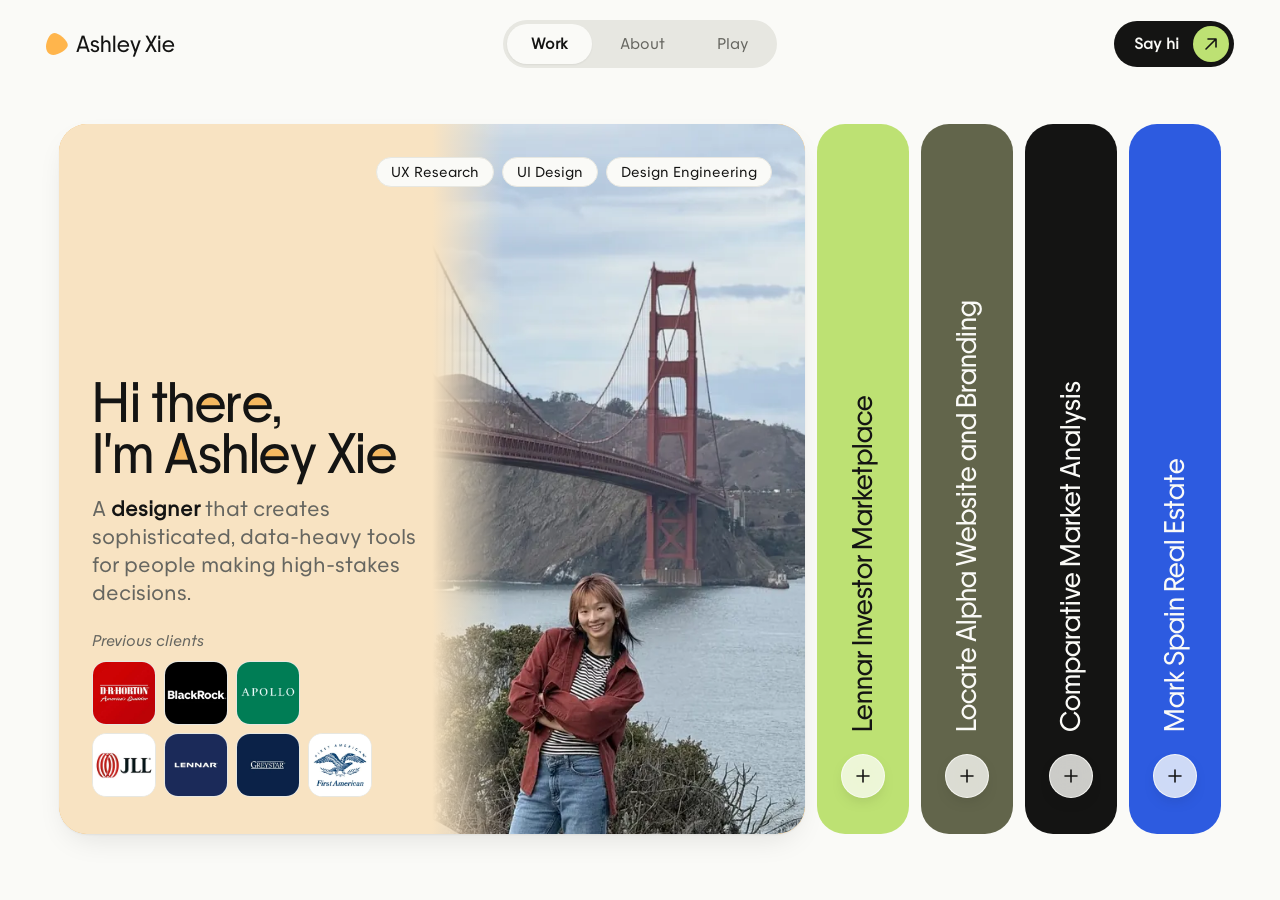
==== commit 35f9180b: "Play page: Playdate screenshot, enlarged desktop video window" ====
--- a/index.html
+++ b/index.html
@@ -10,7 +10,7 @@
   <link rel="icon" type="image/svg+xml" href="images/blob.svg" />
   <link rel="icon" type="image/png" sizes="32x32" href="images/favicon-32.png" />
   <link rel="apple-touch-icon" href="images/apple-touch-icon.png" />
-  <link rel="stylesheet" href="css/style.css?v=20261123035420" />
+  <link rel="stylesheet" href="css/style.css?v=20261123225558" />
   <!-- The loading screen shows once per visit; later page changes skip it so the tab pill can slide -->
   <script>try{if(sessionStorage.getItem('p26-loaded'))document.documentElement.classList.add('no-loader')}catch(e){}</script>
 </head>
@@ -185,6 +185,6 @@
     </section>
   </main>
 
-  <script src="js/main.js?v=20261123035420"></script>
+  <script src="js/main.js?v=20261123225558"></script>
 </body>
 </html>
--- a/css/style.css
+++ b/css/style.css
@@ -596,11 +596,38 @@
   background: var(--cobalt); color: var(--lime); opacity: 0; transform: scale(.8);
   transition: opacity .25s ease, transform .4s var(--out);
 }
-a.play__card:hover .play__media img { transform: scale(1.03); }
+a.play__card:hover .play__media img, a.play__card:hover .play__media video { transform: scale(1.03); }
 a.play__card:hover .play__go, a.play__card:focus-visible .play__go { opacity: 1; transform: none; }
 a.play__card:hover .play__title { color: var(--cobalt); }
 a.play__card:focus-visible { outline: 2px solid var(--cobalt); outline-offset: 6px; border-radius: 22px; }
 @media (hover: none) { .play__go { opacity: 1; transform: none; } }
+/* Enlarged video window (Personal computing interface card) */
+.play-modal {
+  width: min(1200px, 100vw - 48px); max-width: none; max-height: calc(100vh - 48px); padding: 0; border: 0;
+  background: transparent; overflow: visible;
+}
+.play-modal::backdrop { background: rgba(20, 20, 19, .72); }
+.play-modal__video {
+  display: block; width: 100%; height: auto; max-height: calc(100vh - 48px); object-fit: contain;
+  border-radius: 22px; border: 1px solid var(--line); background: var(--mist);
+}
+.play-modal__close {
+  position: absolute; top: 16px; right: 16px; z-index: 1; display: grid; place-items: center;
+  width: 44px; height: 44px; border: 0; border-radius: 50%; cursor: pointer;
+  background: var(--cobalt); color: var(--lime); transition: transform .3s var(--out);
+}
+.play-modal__close:hover { transform: scale(1.08); }
+.play-modal__close:focus-visible { outline: 2px solid var(--paper); outline-offset: 3px; }
+.play-modal[open] { animation: play-modal-in .45s var(--out); }
+.play-modal[open]::backdrop { animation: play-modal-fade .3s ease; }
+@keyframes play-modal-in { from { opacity: 0; transform: scale(.96); } }
+@keyframes play-modal-fade { from { opacity: 0; } }
+@media (max-width: 760px) {
+  .play-modal { width: calc(100vw - 24px); }
+  .play-modal__video { border-radius: 16px; }
+  .play-modal__close { width: 40px; height: 40px; top: 10px; right: 10px; }
+}
+@media (prefers-reduced-motion: reduce) { .play-modal[open], .play-modal[open]::backdrop { animation: none; } }
 /* Wide screens: three columns */
 @media (min-width: 1056px) {
   .play__grid { grid-template-columns: repeat(3, minmax(0, 1fr)); gap: 56px 32px; }
@@ -622,7 +649,7 @@
 .cs-tags { justify-content: flex-start; max-width: none; margin-bottom: 24px; }
 .cs-hero__title { margin: 0; font-family: "PP Frama", system-ui, sans-serif; font-weight: 400; font-size: clamp(44px, 5.6vw, 84px); line-height: .98; letter-spacing: -.015em; text-wrap: balance; }
 .cs-hero__right p { margin: 0 0 24px; font-size: clamp(17px, 1.4vw, 20px); line-height: 1.5; color: var(--body); max-width: 46ch; }
-.cs .cta:hover, .cs-pn .cta:hover { background: var(--cobalt); color: var(--paper); box-shadow: none; }
+.cs .cta:hover { background: var(--cobalt); color: var(--paper); box-shadow: none; }
 .cs .cta:hover svg { transform: translateX(4px); }
 .cs-meta { display: grid; grid-template-columns: repeat(4, minmax(0, 1fr)); gap: 12px; margin: 48px 0 40px; }
 .cs-meta div { padding: 18px 20px; border-radius: 18px; background: #fff; border: 1px solid var(--line); }
@@ -673,14 +700,21 @@
 .cs-stats .cs-stats__num { font-family: "PP Frama", system-ui, sans-serif; font-size: clamp(34px, 3.4vw, 48px); line-height: 1; color: var(--ink); margin-bottom: 10px; }
 
 /* Previous / next case study */
-.cs-pn { display: grid; grid-template-columns: 1fr 1fr; gap: 12px; padding-top: 24px; padding-bottom: 96px; border-top: 1px solid var(--line); margin-top: 8px; }
-.cs-pn__card { display: flex; flex-direction: column; gap: 6px; color: inherit; }
-.cs-pn__card img { width: 100%; height: auto; aspect-ratio: 16 / 9; object-fit: cover; object-position: top left; border-radius: 18px; border: 1px solid var(--line); margin-bottom: 12px; transition: transform .5s var(--out); }
-.cs-pn__card--next { align-items: flex-end; text-align: right; }
-.cs-pn__label { display: inline-flex; align-items: center; gap: 8px; font-size: 14px; font-style: italic; color: var(--body); }
-.cs-pn__title { font-family: "PP Frama", system-ui, sans-serif; font-size: clamp(22px, 2vw, 30px); line-height: 1.1; }
-.cs-pn__card:hover .cs-pn__title { color: var(--cobalt); }
-.cs-pn__card:focus-visible { outline: 2px solid var(--cobalt); outline-offset: 6px; border-radius: 18px; }
+.cs-more { padding-top: 64px; padding-bottom: 112px; border-top: 1px solid var(--line); margin-top: 8px; }
+.cs-more__head { display: flex; align-items: baseline; justify-content: space-between; gap: 16px; margin-bottom: 40px; }
+.cs-more__h { margin: 0; font-family: "PP Frama", system-ui, sans-serif; font-weight: 400; font-size: clamp(28px, 2.6vw, 40px); line-height: 1.1; letter-spacing: -0.01em; }
+.cs-more__all { font-size: clamp(17px, 1.5vw, 22px); color: var(--ink); }
+.cs-more__all:hover { color: var(--cobalt); }
+.cs-more__grid { display: grid; grid-template-columns: repeat(3, minmax(0, 1fr)); gap: 24px; }
+.cs-more__card { display: flex; flex-direction: column; gap: 20px; color: inherit; min-width: 0; }
+.cs-more__img { display: flex; align-items: flex-end; justify-content: center; aspect-ratio: 3 / 2; padding: 0 9%; border-radius: 16px; overflow: hidden; background: var(--tint, var(--line)); }
+.cs-more__img img { display: block; width: 100%; height: auto; aspect-ratio: 16 / 9; border: 1px solid var(--line); border-bottom: 0; border-radius: 10px 10px 0 0; transform-origin: 50% 100%; transition: transform .5s var(--out); }
+.cs-more__card:hover .cs-more__img img { transform: scale(1.04); }
+.cs-more__title { font-family: "PP Frama", system-ui, sans-serif; font-size: clamp(18px, 1.5vw, 22px); line-height: 1.25; }
+.cs-more__client { color: var(--body); }
+.cs-more__card:hover .cs-more__title { color: var(--cobalt); }
+.cs-more__card:focus-visible { outline: 2px solid var(--cobalt); outline-offset: 6px; border-radius: 16px; }
+@media (max-width: 900px) { .cs-more__grid { grid-template-columns: 1fr; gap: 36px; } }
 
 @media (max-width: 960px) {
   .cs-hero { grid-template-columns: 1fr; align-items: start; }
@@ -694,8 +728,7 @@
 }
 @media (max-width: 760px) {
   .cs-meta { grid-template-columns: 1fr; margin: 32px 0 28px; }
-  .cs-split, .cs-cards, .cs-step, .cs-stats, .cs-pn { grid-template-columns: 1fr; }
-  .cs-pn__card--next { align-items: flex-start; text-align: left; }
+  .cs-split, .cs-cards, .cs-step, .cs-stats { grid-template-columns: 1fr; }
   .cs-section p, .cs-list, .cs-quote { font-size: 16px; }
 }
 
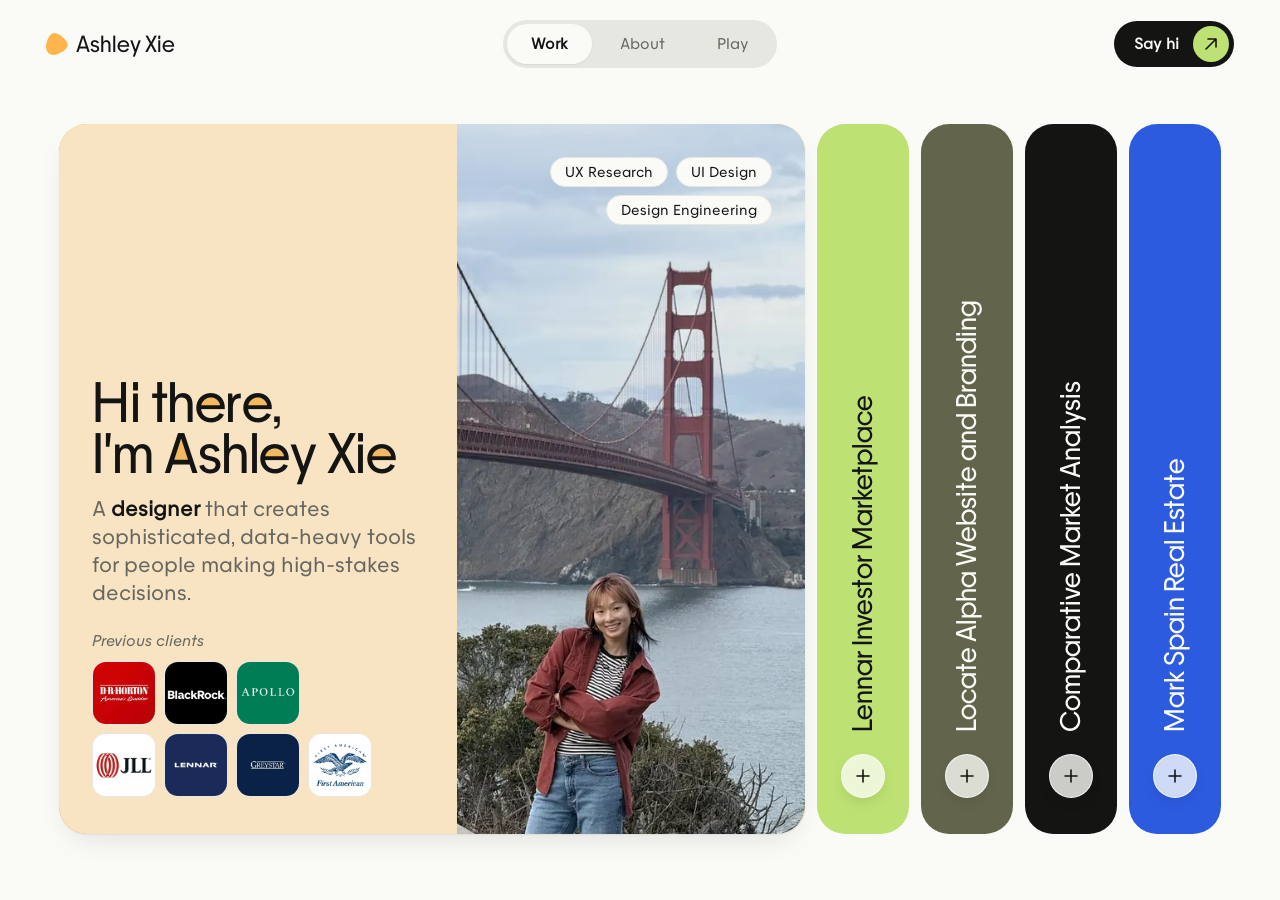
==== commit 65056107: "Intro photo without fade, even text margins; card videos shown whole" ====
--- a/index.html
+++ b/index.html
@@ -10,7 +10,7 @@
   <link rel="icon" type="image/svg+xml" href="images/blob.svg" />
   <link rel="icon" type="image/png" sizes="32x32" href="images/favicon-32.png" />
   <link rel="apple-touch-icon" href="images/apple-touch-icon.png" />
-  <link rel="stylesheet" href="css/style.css?v=20261123225558" />
+  <link rel="stylesheet" href="css/style.css?v=20261123233431" />
   <!-- The loading screen shows once per visit; later page changes skip it so the tab pill can slide -->
   <script>try{if(sessionStorage.getItem('p26-loaded'))document.documentElement.classList.add('no-loader')}catch(e){}</script>
 </head>
@@ -87,7 +87,7 @@
         </article>
 
         <article class="strip strip--shot" id="lennar" style="--accent:#BDE173;--on-accent:#141413;--tint:#E2F0C2;--edge:#141413">
-          <div class="strip__media"><div class="strip__frame" style="--pos:0% 0%;--zoom:1.45"><video class="strip__img" poster="images/cards/lennar-poster.webp" data-card-mp4="images/cards/lennar.mp4" data-card-mp4-sm="images/cards/lennar-sm.mp4" muted loop playsinline preload="none" aria-hidden="true"></video></div></div>
+          <div class="strip__media"><div class="strip__frame strip__frame--whole" style="--pos:0% 0%;--zoom:1.45"><video class="strip__img" poster="images/cards/lennar-poster.webp" data-card-mp4="images/cards/lennar.mp4" data-card-mp4-sm="images/cards/lennar-sm.mp4" muted loop playsinline preload="none" aria-hidden="true"></video></div></div>
           <div class="strip__closed">
             <span class="strip__vt" aria-hidden="true"><span class="strip__vtitle">Lennar Investor Marketplace</span></span>
             <button class="strip__plus" aria-expanded="false" aria-label="Open 02, Lennar Investor Marketplace"><span class="strip__pf"></span><svg class="strip__pi" width="16" height="16" viewBox="0 0 16 16"><path d="M8 2v12M2 8h12" stroke="currentColor" stroke-width="1.6" stroke-linecap="round"/></svg></button>
@@ -111,7 +111,7 @@
         </article>
 
         <article class="strip strip--shot" style="--accent:#62654B;--on-accent:#FAFAF7;--tint:#E2E8CF;--edge:#62654B">
-          <div class="strip__media"><div class="strip__frame" style="--pos:45% 12%;--zoom:1.25"><video class="strip__img" poster="images/cards/locate-alpha-poster.webp" data-card-mp4="images/cards/locate-alpha.mp4" data-card-mp4-sm="images/cards/locate-alpha-sm.mp4" muted loop playsinline preload="none" aria-hidden="true"></video></div></div>
+          <div class="strip__media"><div class="strip__frame strip__frame--whole" style="--pos:45% 12%;--zoom:1.25"><video class="strip__img" poster="images/cards/locate-alpha-poster.webp" data-card-mp4="images/cards/locate-alpha.mp4" data-card-mp4-sm="images/cards/locate-alpha-sm.mp4" muted loop playsinline preload="none" aria-hidden="true"></video></div></div>
           <div class="strip__closed">
             <span class="strip__vt" aria-hidden="true"><span class="strip__vtitle">Locate Alpha Website and Branding</span></span>
             <button class="strip__plus" aria-expanded="false" aria-label="Open 03, Locate Alpha Website and Branding"><span class="strip__pf"></span><svg class="strip__pi" width="16" height="16" viewBox="0 0 16 16"><path d="M8 2v12M2 8h12" stroke="currentColor" stroke-width="1.6" stroke-linecap="round"/></svg></button>
@@ -159,7 +159,7 @@
         </article>
 
         <article class="strip strip--shot" style="--accent:#2D5BE0;--on-accent:#FAFAF7;--tint:#DCE6FC;--edge:#2D5BE0">
-          <div class="strip__media"><div class="strip__frame" style="--pos:0% 0%;--zoom:1.4"><video class="strip__img" poster="images/cards/mark-spain-poster.webp" data-card-mp4="images/cards/mark-spain.mp4" data-card-mp4-sm="images/cards/mark-spain-sm.mp4" muted loop playsinline preload="none" aria-hidden="true"></video></div></div>
+          <div class="strip__media"><div class="strip__frame strip__frame--whole" style="--pos:0% 0%;--zoom:1.4"><video class="strip__img" poster="images/cards/mark-spain-poster.webp" data-card-mp4="images/cards/mark-spain.mp4" data-card-mp4-sm="images/cards/mark-spain-sm.mp4" muted loop playsinline preload="none" aria-hidden="true"></video></div></div>
           <div class="strip__closed">
             <span class="strip__vt" aria-hidden="true"><span class="strip__vtitle">Mark Spain Real Estate</span></span>
             <button class="strip__plus" aria-expanded="false" aria-label="Open 05, Mark Spain Real Estate"><span class="strip__pf"></span><svg class="strip__pi" width="16" height="16" viewBox="0 0 16 16"><path d="M8 2v12M2 8h12" stroke="currentColor" stroke-width="1.6" stroke-linecap="round"/></svg></button>
@@ -185,6 +185,6 @@
     </section>
   </main>
 
-  <script src="js/main.js?v=20261123225558"></script>
+  <script src="js/main.js?v=20261123233431"></script>
 </body>
 </html>
--- a/css/style.css
+++ b/css/style.css
@@ -266,6 +266,33 @@
 }
 
 .strip--intro .strip__desc { max-width: 40ch; }
+
+/* Wide card videos are never cut at the sides (Ashley 2026-11-23). Large screens: the frame stays
+   centred between the insets and the video fills its full width, only its bottom hidden by the
+   white band. Tablet and phone: the frame keeps the video's own 16:9 shape at the height the layout
+   gives it and runs off the card's right edge. (CMA's video is tall, so its frame keeps the crop.) */
+@media (min-width: 1201px) {
+  .strip--shot .strip__frame--whole .strip__img { bottom: auto; height: auto; transform: none; }
+  /* never taller than the video: the frame grows up from the band's edge only as far as the video goes */
+  .strip--shot .strip__frame--whole { top: auto; height: min(calc(var(--band) - 15%), calc((var(--open-w) - 2 * var(--inset)) * 9 / 16)); }
+  /* Tall-for-its-width cards (main.js sets .is-bleed when the centred video would leave a gap above
+     it): like the tablet layout, the video fills the height under the tags and runs off the right edge */
+  .strip--shot.is-bleed .strip__frame--whole {
+    top: calc(var(--pad) + 30px + 22px); height: auto; width: auto; right: auto; aspect-ratio: 16 / 9;
+    border-right: 0; border-radius: 22px 0 0 0;
+  }
+  .strip--shot.is-bleed .strip__frame--whole .strip__img { bottom: 0; height: 100%; object-fit: cover; object-position: 0 0; }
+}
+@media (max-width: 1200px) {
+  .strip--shot .strip__frame--whole { right: auto; width: auto; aspect-ratio: 16 / 9; }
+  .strip--shot .strip__frame--whole .strip__img { transform: none; object-fit: cover; object-position: 0 0; }
+}
+@media (min-width: 761px) and (max-width: 1200px) {
+  .strip--shot .strip__frame--whole { border-right: 1px solid var(--line); border-radius: 22px 22px 0 0; }
+}
+@media (max-width: 760px) {
+  .strip--shot .strip__frame--whole { border-right: 1px solid var(--line); border-radius: 16px 16px 0 0; }
+}
 
 /* Closed state: sideways title, plus */
 .strip__closed {
@@ -756,24 +783,24 @@
 /* Open project cards are links to their case study as a whole */
 .strip--shot[data-open] { cursor: pointer; }
 
-/* Intro with a portrait photo of Ashley (trial 2026-11-23): the photo fills the right half of the
-   open card, framed on her (she stands lower left of centre), and fades into the tint on its left
-   edge; the text sits on the plain tint to the left, so nothing ever covers her. */
-.strip--portrait { --split: .5; }
+/* Intro with a portrait photo of Ashley: the text sits on the plain tint on the left and the
+   photo fills the rest of the open card, framed on her, with a clean edge (no fade; Ashley
+   2026-11-23). The photo starts one --pad past the text column, so the tint has the same margin
+   on both sides of the text. */
+.strip--portrait { --split: .5; --photo-x: calc(var(--open-w) * var(--split) + var(--pad) - 8px); }
 .strip--portrait .strip__img {
-  left: calc(var(--open-w) * var(--split)); width: calc(var(--open-w) * (1 - var(--split)));
+  left: var(--photo-x); width: calc(var(--open-w) - var(--photo-x));
   height: 100%; object-fit: cover; object-position: 38% 78%;
 }
-.strip--portrait .strip__media::after {
-  background: linear-gradient(to right, var(--tint) 0 calc(var(--open-w) * var(--split)), transparent calc(var(--open-w) * var(--split) + 72px));
-}
+.strip--portrait .strip__media::after { content: none; }
+/* Skill pills stay on the photo: they wrap rather than cross its left edge */
+.strip--portrait .strip__tags { max-width: calc(var(--open-w) - var(--photo-x) - var(--pad) - 16px); }
 .strip--portrait .strip__content { max-width: calc(var(--open-w) * var(--split) - var(--pad) - 8px); }
 .strip--portrait .strip__desc { max-width: 34ch; }
 /* Small laptops and tablets: the open card is too narrow to share, so the photo sits on top
    (framed on her) and the text below on the tint. */
 @media (min-width: 761px) and (max-width: 1200px) {
   .strip--portrait .strip__img { left: 0; width: var(--open-w); height: var(--band, 44%); object-position: 38% 80%; }
-  .strip--portrait .strip__media::after { background: linear-gradient(to bottom, transparent calc(var(--band, 44%) - 48px), var(--tint) var(--band, 44%)); }
   .strip--portrait .strip__content { max-width: none; margin-top: auto; }
   .strip--portrait .strip__title { font-size: clamp(30px, calc(var(--open-w) * .1), 48px); }
   .strip--portrait .strip__desc { font-size: 16px; margin-bottom: 16px; }
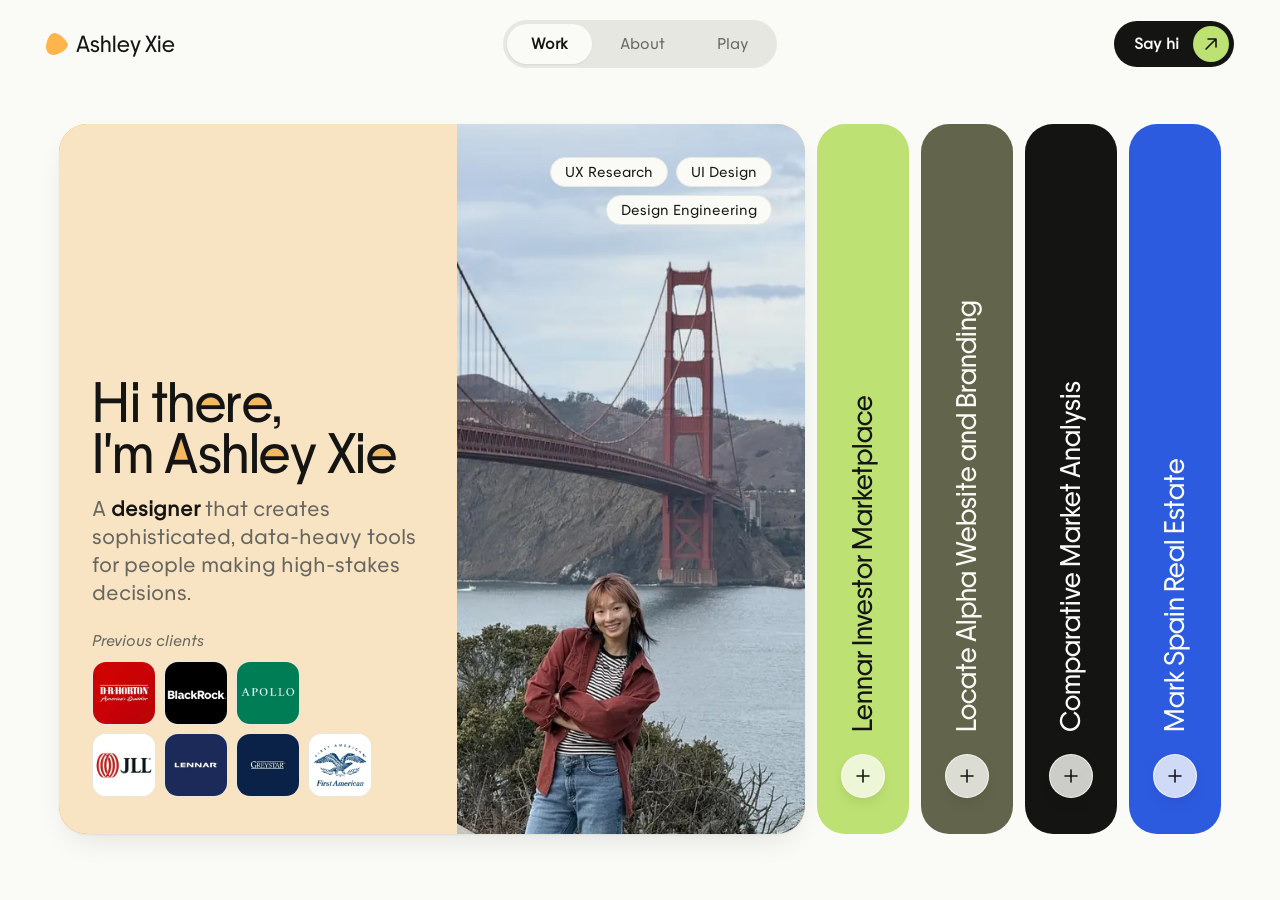
==== commit c1e69f5e: "Add CMA case study, framed hero images, before/after slider, LinkedIn recommendations, case study re" ====
--- a/index.html
+++ b/index.html
@@ -10,7 +10,7 @@
   <link rel="icon" type="image/svg+xml" href="images/blob.svg" />
   <link rel="icon" type="image/png" sizes="32x32" href="images/favicon-32.png" />
   <link rel="apple-touch-icon" href="images/apple-touch-icon.png" />
-  <link rel="stylesheet" href="css/style.css?v=20261123233431" />
+  <link rel="stylesheet" href="css/style.css?v=20261125034405" />
   <!-- The loading screen shows once per visit; later page changes skip it so the tab pill can slide -->
   <script>try{if(sessionStorage.getItem('p26-loaded'))document.documentElement.classList.add('no-loader')}catch(e){}</script>
 </head>
@@ -135,7 +135,7 @@
         </article>
 
         <article class="strip strip--shot" style="--accent:#141413;--on-accent:#FAFAF7;--tint:#E8E8E5;--edge:#141413;--fill:#2D5BE0">
-          <div class="strip__media"><div class="strip__frame" style="--pos:0% 0%;--zoom:2.1"><video class="strip__img" poster="images/cards/cma-poster.webp" data-card-mp4="images/cards/cma.mp4" data-card-mp4-sm="images/cards/cma-sm.mp4" muted loop playsinline preload="none" aria-hidden="true"></video></div></div>
+          <div class="strip__media"><div class="strip__frame strip__frame--whole" style="--pos:0% 0%;--zoom:1.4"><video class="strip__img" poster="images/cards/cma-poster.webp" data-card-mp4="images/cards/cma.mp4" data-card-mp4-sm="images/cards/cma-sm.mp4" muted loop playsinline preload="none" aria-hidden="true"></video></div></div>
           <div class="strip__closed">
             <span class="strip__vt" aria-hidden="true"><span class="strip__vtitle">Comparative Market Analysis</span></span>
             <button class="strip__plus" aria-expanded="false" aria-label="Open 04, Comparative Market Analysis"><span class="strip__pf"></span><svg class="strip__pi" width="16" height="16" viewBox="0 0 16 16"><path d="M8 2v12M2 8h12" stroke="currentColor" stroke-width="1.6" stroke-linecap="round"/></svg></button>
@@ -149,9 +149,9 @@
             </div>
             <div class="strip__content">
               <h2 class="strip__title">Comparative Market Analysis</h2>
-              <p class="strip__desc">Cleaning up an awkward map menu so its layer controls, coloring modes and slide-out panel are easy to find.</p>
-              <a class="cta" href="https://a2px.github.io/portfolio/#mini-projects-heading">
-                <span>See the redesign</span>
+              <p class="strip__desc">Cleaning up a bloated B2B platform without breaking power users’ muscle memory.</p>
+              <a class="cta" href="cma/">
+                <span>View case study</span>
                 <svg width="20" height="20" viewBox="0 0 20 20" fill="none"><path d="M3 10h14M11 4l6 6-6 6" stroke="currentColor" stroke-width="1.7" stroke-linecap="round" stroke-linejoin="round"/></svg>
               </a>
             </div>
@@ -185,6 +185,6 @@
     </section>
   </main>
 
-  <script src="js/main.js?v=20261123233431"></script>
+  <script src="js/main.js?v=20261125034405"></script>
 </body>
 </html>
--- a/css/style.css
+++ b/css/style.css
@@ -28,6 +28,8 @@
   --spring-fallback: cubic-bezier(.22, 1, .36, 1);
   --dur: 1.05s;
   --out: cubic-bezier(.22, 1, .36, 1);
+  /* quick spring with a small overshoot, for the button hover fill */
+  --spring-btn: cubic-bezier(.34, 1.25, .5, 1);
 }
 
 *, *::before, *::after { box-sizing: border-box; }
@@ -382,11 +384,27 @@
   min-height: 52px; padding: 0 20px 0 24px; border-radius: 999px;
   background: var(--ink); color: var(--paper); font-size: 16px; white-space: nowrap;
   box-shadow: 0 10px 24px -14px rgba(20,20,20,.55);
-  transition: background .25s ease, color .25s ease;
-}
-.cta svg { flex: none; transition: transform .4s var(--out); }
-.strip[data-open] .cta:hover { background: var(--cobalt); color: var(--paper); }
-.strip[data-open] .cta:hover svg { transform: translateX(4px); }
+  position: relative; isolation: isolate;
+  transition: color .25s ease;
+}
+/* Hover (after iconslidebutton.framer.website, Ashley 2026-11-24): a Cobalt fill starts as a small
+   dot behind the arrow at the right end and springs out to fill the whole pill; it shrinks back the
+   same way on leave. The fill is a clip-path on ::before, so it never stretches. */
+.cta::before {
+  content: ""; position: absolute; inset: 0; z-index: -1; border-radius: inherit; background: var(--cobalt);
+  clip-path: inset(30% 22px 30% calc(100% - 38px) round 999px); opacity: 0;
+  transition: clip-path .45s var(--spring-btn), opacity .2s ease;
+}
+.cta > span { transition: transform .45s var(--spring-btn); }
+.cta svg { flex: none; transition: transform .45s var(--spring-btn); }
+@media (hover: hover) {
+  .cta:hover::before { clip-path: inset(0 0 0 0 round 999px); opacity: 1; }
+  /* once the fill has grown, the pill itself turns Cobalt so no dark hairline shows at its edge */
+  .cta:hover { color: var(--paper); background-color: var(--cobalt); transition: color .25s ease, background-color 0s linear .3s, box-shadow 0s linear .3s; }
+  .cta--ghost:hover { box-shadow: none; }
+  .cta:hover > span { transform: translateX(-3px); }
+  .cta:hover svg { transform: translateX(4px); }
+}
 .cta:active { transform: scale(.97); }
 .cta:focus-visible { outline: 2px solid var(--accent); outline-offset: 3px; }
 
@@ -505,8 +523,7 @@
 
 /* Outlined button, the quieter partner to the Ink button */
 .cta--ghost { background: transparent; color: var(--ink); box-shadow: inset 0 0 0 1.5px var(--ink); }
-.about .cta:hover { background: var(--cobalt); color: var(--paper); box-shadow: none; }
-.about .cta:hover svg { transform: translateX(4px); }
+.cta--ghost::before { clip-path: inset(30% 16px 30% calc(100% - 32px) round 999px); }
 .about .cta:focus-visible { outline: 2px solid var(--cobalt); }
 
 .exp {
@@ -585,8 +602,6 @@
 .ba__list li:last-child { border-bottom: 0; }
 
 .case__next { display: flex; flex-wrap: wrap; gap: 12px; margin-top: 48px; padding: 0 var(--pad); }
-.case .cta:hover { background: var(--cobalt); color: var(--paper); box-shadow: none; }
-.case .cta:hover svg { transform: translateX(4px); }
 .case .cta:focus-visible { outline: 2px solid var(--cobalt); }
 
 @media (max-width: 760px) {
@@ -676,8 +691,6 @@
 .cs-tags { justify-content: flex-start; max-width: none; margin-bottom: 24px; }
 .cs-hero__title { margin: 0; font-family: "PP Frama", system-ui, sans-serif; font-weight: 400; font-size: clamp(44px, 5.6vw, 84px); line-height: .98; letter-spacing: -.015em; text-wrap: balance; }
 .cs-hero__right p { margin: 0 0 24px; font-size: clamp(17px, 1.4vw, 20px); line-height: 1.5; color: var(--body); max-width: 46ch; }
-.cs .cta:hover { background: var(--cobalt); color: var(--paper); box-shadow: none; }
-.cs .cta:hover svg { transform: translateX(4px); }
 .cs-meta { display: grid; grid-template-columns: repeat(4, minmax(0, 1fr)); gap: 12px; margin: 48px 0 40px; }
 .cs-meta div { padding: 18px 20px; border-radius: 18px; background: #fff; border: 1px solid var(--line); }
 .cs-meta dt { font-size: 14px; font-style: italic; color: var(--body); margin-bottom: 6px; }
@@ -856,3 +869,156 @@
   .about__snap { width: 48%; border-width: 4px; border-radius: 14px; }
   .about__snap img { border-radius: 10px; }
 }
+
+/* ---------- CMA case study extras (2026-11-24) ---------- */
+/* P1 / P2 / P3 blocks: a numbered point with a divider above, like .cs-step without the side image */
+.cs-point { padding: 24px 0 8px; border-top: 1px solid var(--line); }
+.cs-point .cs-fig { margin: 16px 0 20px; }
+/* A quote in a person's voice, with who said it */
+.cs-quote--voice p { margin: 0 0 10px; font-family: "PP Frama", system-ui, sans-serif; font-size: clamp(19px, 1.6vw, 22px); line-height: 1.4; }
+.cs-quote--voice p::before { content: "“"; } .cs-quote--voice p::after { content: "”"; }
+.cs-quote--voice cite { font-style: italic; font-size: 15px; color: var(--body); }
+/* How might we: the question the work answers */
+.cs-hmw { background: var(--ink); color: var(--paper); padding: 28px; }
+.cs-hmw p { margin: 0; font-family: "PP Frama", system-ui, sans-serif; font-size: clamp(22px, 2vw, 28px); line-height: 1.3; }
+.cs-hmw .cs-hmw__label { font-family: inherit; font-size: 14px; font-style: italic; color: #BDBDB6; margin-bottom: 8px; }
+/* Image still to come from Ashley */
+.cs-ph { display: grid; place-items: center; aspect-ratio: 16 / 9; border-radius: 18px; border: 1.5px dashed #A3A39C; background: #fff; color: var(--body); font-size: 15px; font-style: italic; text-align: center; padding: 24px; }
+/* Request-to-feature flow diagram, with the missing design step dashed */
+.cs-flow { display: flex; flex-wrap: wrap; align-items: center; gap: 10px 8px; padding: 28px 24px; border-radius: 18px; background: var(--cs-tint, var(--mist)); }
+.cs-flow__step { padding: 10px 16px; border-radius: 999px; background: #fff; border: 1px solid var(--line); font-size: 15px; white-space: nowrap; }
+.cs-flow__step--missing { background: transparent; border: 1.5px dashed #C2410C; color: #9A3412; text-decoration: line-through; }
+.cs-flow__step--end { background: var(--ink); color: var(--paper); border-color: var(--ink); }
+.cs-flow__arrow { width: 22px; height: 1.5px; background: var(--ink); position: relative; flex: none; }
+.cs-flow__arrow::after { content: ""; position: absolute; right: -1px; top: -4px; width: 8px; height: 8px; border-top: 1.5px solid var(--ink); border-right: 1.5px solid var(--ink); transform: rotate(45deg); }
+/* Research table: three columns on wide screens, stacked cards on phones */
+.cs-table { margin: 8px 0 24px; border: 1px solid var(--line); border-radius: 18px; overflow: hidden; background: #fff; }
+.cs-table__row { display: grid; grid-template-columns: 1fr 1.3fr 1.3fr; }
+.cs-table__row + .cs-table__row { border-top: 1px solid var(--line); }
+.cs-table__row > span { padding: 16px 18px; font-size: 16px; line-height: 1.5; }
+.cs-table__voice { grid-column: 1 / -1; margin: 0 18px 18px; }
+.cs-table__media { grid-column: 1 / -1; display: block; margin: 0 18px 18px; border: 1px solid var(--line); border-radius: 12px; overflow: hidden; cursor: zoom-in; }
+.cs-table__media img { display: block; width: 100%; height: auto; }
+.cs-table__head { background: var(--cs-tint, var(--mist)); }
+.cs-table__head > span { font-size: 14px; font-style: italic; color: var(--body); padding-top: 12px; padding-bottom: 12px; }
+@media (max-width: 760px) {
+  .cs-table__head { display: none; }
+  .cs-table__row { grid-template-columns: 1fr; padding: 8px 0; }
+  .cs-table__row > span { padding: 6px 18px; }
+  .cs-table__row > span:not(:first-child)::before { content: attr(data-h); display: block; font-size: 13px; font-style: italic; color: var(--body); }
+}
+/* Quotes shown as Slack messages */
+.cs-slack { display: flex; gap: 12px; align-items: flex-start; margin: 8px 0 24px; padding: 16px 18px; border-radius: 12px; background: #fff; border: 1px solid var(--line); box-shadow: 0 1px 2px rgba(20,20,19,.04); font-family: -apple-system, "Segoe UI", system-ui, sans-serif; }
+.cs-slack__avatar { flex: none; display: grid; place-items: center; width: 36px; height: 36px; border-radius: 8px; background: var(--av, var(--ink)); color: #fff; font-size: 14px; font-weight: 700; }
+.cs-section .cs-slack p { margin: 0; font-size: 15px; line-height: 1.45; }
+.cs-slack__who strong { font-weight: 800; }
+.cs-slack__who span { color: #616061; font-size: 13px; margin-left: 4px; }
+@media (max-width: 760px) { .cs-flow__arrow { width: 14px; } }
+
+/* Case study section openers (Ashley 2026-11-24): the section name is small eyebrow text and the
+   line under it is the section's big heading. */
+.cs-section > h2 {
+  margin: 0 0 10px; font-family: "PP Frama Text", system-ui, sans-serif; font-size: 15px; line-height: 1.4;
+  letter-spacing: .06em; text-transform: uppercase; color: var(--body);
+}
+.cs-section > h2 + h3, .cs-section > h2 + .cs-split > div:first-child > h3:first-child {
+  margin: 0 0 20px; font-family: "PP Frama", system-ui, sans-serif; font-weight: 400; color: var(--ink);
+  font-size: clamp(30px, 3vw, 44px); line-height: 1.1; letter-spacing: -.01em; text-wrap: balance;
+}
+/* An intro sentence too long to be a heading: large body text instead */
+.cs-section p.cs-lead { font-family: "PP Frama", system-ui, sans-serif; font-size: clamp(21px, 1.8vw, 25px); line-height: 1.4; letter-spacing: -.005em; margin-bottom: 24px; }
+
+/* Step numbers (01, 02, 03) sit in a filled circle of the page's pastel tint (Ashley 2026-11-24) */
+.cs-section .cs-step__num {
+  display: grid; place-items: center; width: 44px; height: 44px; border-radius: 50%;
+  margin: 0 0 14px !important; background: var(--cs-tint, var(--mist)); color: var(--ink);
+  font-family: "PP Frama", system-ui, sans-serif; font-style: normal; font-size: 16px !important; line-height: 1;
+  font-variant-numeric: tabular-nums;
+}
+
+/* Framed hero (Ashley 2026-11-24): the full-width band in the page's pastel tint holds one large
+   rounded frame, either an image, a placeholder, or the before/after slider below. */
+.cs-bleed--frame { padding: clamp(24px, 4vw, 56px) max(clamp(20px, 4.6vw, 64px), (100% - 1400px) / 2); }
+.cs-bleed--frame > .cs-ph, .cs-bleed--frame > img, .cs-bleed--frame > .cmp {
+  display: block; width: 100%; height: auto; aspect-ratio: 2400 / 1483; max-height: 72vh; margin: 0 auto;
+  border-radius: 22px; border: 1px solid var(--line); object-fit: cover; object-position: top center;
+}
+.cs-bleed--frame > .cs-ph { display: grid; background: rgba(255,255,255,.55); }
+
+/* Before / after slider (after bencho.dev image-compare): drag, click, or arrow keys move the
+   divider; the line bends a little with drag speed and springs straight. main.js drives it. */
+.cmp { position: relative; overflow: hidden; touch-action: pan-y; cursor: ew-resize; user-select: none; background: #fff; outline: none; --p: .5; }
+.cmp:focus-visible { box-shadow: 0 0 0 3px var(--cobalt); }
+.cmp-img { position: absolute; inset: 0; width: 100%; height: 100%; object-fit: cover; object-position: top center; display: block; -webkit-user-drag: none; }
+.cmp-before { position: absolute; inset: 0; clip-path: inset(0 calc((1 - var(--p)) * 100%) 0 0); }
+.cmp-ph { display: grid; place-items: center; font-size: 15px; font-style: italic; color: var(--body); }
+.cmp-ph--after { background: #fff; }
+.cmp-ph--before { background: #DCDCD6; }
+.cmp-tag {
+  position: absolute; top: 14px; left: 14px; padding: 5px 13px; border-radius: 999px; pointer-events: none;
+  background: rgba(20, 20, 19, .42); color: #fff; font-size: 13px; backdrop-filter: blur(10px); -webkit-backdrop-filter: blur(10px);
+  transition: opacity .15s ease;
+}
+.cmp-tag.cmp-right { left: auto; right: 14px; }
+.cmp-tag[data-off] { opacity: 0; }
+.cmp-line { position: absolute; inset: 0; width: 100%; height: 100%; overflow: visible; pointer-events: none; filter: drop-shadow(0 0 6px rgba(255,255,255,.5)); }
+.cmp-line path { fill: none; stroke: #fff; stroke-width: 2px; }
+.cmp-grip { position: absolute; top: 0; bottom: 0; left: calc(var(--p) * 100%); width: 0; pointer-events: none; }
+.cmp-knob {
+  position: absolute; top: 50%; left: 50%; translate: -50% -50%; display: grid; place-items: center; width: 40px; height: 40px;
+  border-radius: 50%; background: #fff; color: var(--ink); box-shadow: 0 2px 12px rgba(20,20,19,.25);
+  transition: scale .22s cubic-bezier(.24, 1.34, .38, 1);
+}
+.cmp:hover .cmp-knob { scale: 1.08; }
+.cmp[data-held] .cmp-knob { scale: .9; }
+@media (max-width: 760px) { .cs-bleed--frame > .cs-ph, .cs-bleed--frame > img, .cs-bleed--frame > .cmp { border-radius: 16px; } }
+.cmp-ph--before { justify-items: start; padding-left: 12%; }
+.cmp-ph--after { justify-items: end; padding-right: 12%; }
+.cs-fig--narrow { max-width: 560px; }
+
+/* Case study body text: PP Frama Text is drawn loose; tighten so it sits with the display headings */
+.cs-section p, .cs-section li, .cs-table__row > span, .cs-hero__right p { letter-spacing: -.02em; }
+.cs-section p.cs-lead { letter-spacing: -.005em; }
+.cs-section p.cs-step__num, .cs-section .cs-quote--voice p, .cs-section .cs-slack p { letter-spacing: normal; }
+
+/* Side-by-side before/after videos inside a case study point */
+.cs-ba { display: grid; grid-template-columns: 1fr 1fr; gap: 16px; margin: 20px 0 24px; }
+.cs-ba__label { margin: 0 0 10px !important; font-size: 15px !important; color: var(--body); }
+.cs-ba__label strong { color: var(--ink); font-weight: 400; font-family: "PP Frama", system-ui, sans-serif; }
+.cs-ba__media { padding: 20px; border-radius: 18px; background: var(--cs-tint, var(--mist)); display: grid; place-items: center; aspect-ratio: 3 / 4; }
+.cs-ba__media video { display: block; max-width: 100%; max-height: 100%; width: auto; height: auto; border-radius: 10px; }
+@media (max-width: 600px) { .cs-ba { grid-template-columns: 1fr; } }
+/* Slider: show the whole screenshots (no 72vh crop); narrow the frame instead on short screens */
+.cs-bleed--frame > .cmp { max-height: none; max-width: calc(88vh * 2800 / 1914); }
+.cs-bleed .cmp-img { max-height: none; }
+.cs-table__fig { border: 0; border-radius: 0; overflow: visible; cursor: auto; }
+.cs-table__fig a { display: block; border: 1px solid var(--line); border-radius: 12px; overflow: hidden; cursor: zoom-in; }
+.cs-table__fig figcaption { margin-top: 8px; font-size: 14px; color: var(--body); }
+
+/* About: LinkedIn recommendations (Ashley 2026-11-25) */
+.recs { margin-top: 96px; padding: 0 var(--pad) 24px; }
+.recs__h { margin: 0 0 32px; font-family: "PP Frama", system-ui, sans-serif; font-weight: 400; font-size: clamp(30px, 3.4vw, 48px); line-height: 1.1; letter-spacing: -.01em; text-wrap: balance; }
+.recs__yue { font-family: "PingFang HK", "PingFang TC", "Noto Sans HK", "Noto Sans TC", "Microsoft JhengHei", sans-serif; color: var(--body); font-size: .8em; white-space: nowrap; }
+.recs__list { list-style: none; margin: 0; padding: 0; display: grid; grid-template-columns: repeat(3, minmax(0, 1fr)); gap: 16px; align-items: stretch; }
+.recs__card { display: flex; flex-direction: column; justify-content: space-between; gap: 28px; padding: 28px; border-radius: 22px; background: #fff; border: 1px solid var(--line); }
+.recs__quote { margin: 0; }
+.recs__quote p { margin: 0 0 12px; font-size: 16px; line-height: 1.6; letter-spacing: -.02em; color: var(--ink); }
+.recs__quote p:first-child::before { content: "“"; } .recs__quote p:last-child::after { content: "”"; }
+.recs__quote p:last-child { margin-bottom: 0; }
+.recs__who { display: flex; align-items: center; gap: 14px; }
+.recs__avatar { flex: none; display: grid; place-items: center; width: 48px; height: 48px; border-radius: 50%; background: var(--av); font-family: "PP Frama", system-ui, sans-serif; font-size: 16px; color: var(--ink); }
+.recs__who > span:last-child { display: flex; flex-direction: column; gap: 2px; }
+.recs__name { font-family: "PP Frama", system-ui, sans-serif; font-weight: 400; font-size: 18px; }
+.recs__role, .recs__rel { font-size: 14px; color: var(--body); }
+.recs__rel { font-style: italic; }
+.recs__more { display: inline-block; margin-top: 20px; font-size: 15px; color: var(--cobalt); text-decoration: underline; text-underline-offset: 4px; text-decoration-color: color-mix(in srgb, var(--cobalt) 40%, transparent); }
+.recs__more:hover { color: var(--ink); }
+@media (max-width: 1000px) { .recs__list { grid-template-columns: 1fr; } }
+.recs__src { display: flex; align-items: center; gap: 8px; margin: 0 0 -8px; font-size: 13px; color: var(--body); }
+.recs__li { flex: none; }
+.recs__card { justify-content: flex-start; gap: 24px; } .recs__src { margin: 0; } .recs__who { margin-top: auto; }
+
+/* Grey summary box (CMA reflection) */
+.cs-box { margin: 8px 0 24px; padding: 26px 30px; border-radius: 18px; background: var(--cs-tint, var(--mist)); }
+.cs-box > :last-child, .cs-box li:last-child { margin-bottom: 0; }
+.cs-video video { display: block; width: 100%; height: auto; aspect-ratio: 16 / 9; border-radius: 18px; border: 1px solid var(--line); background: #fff; }
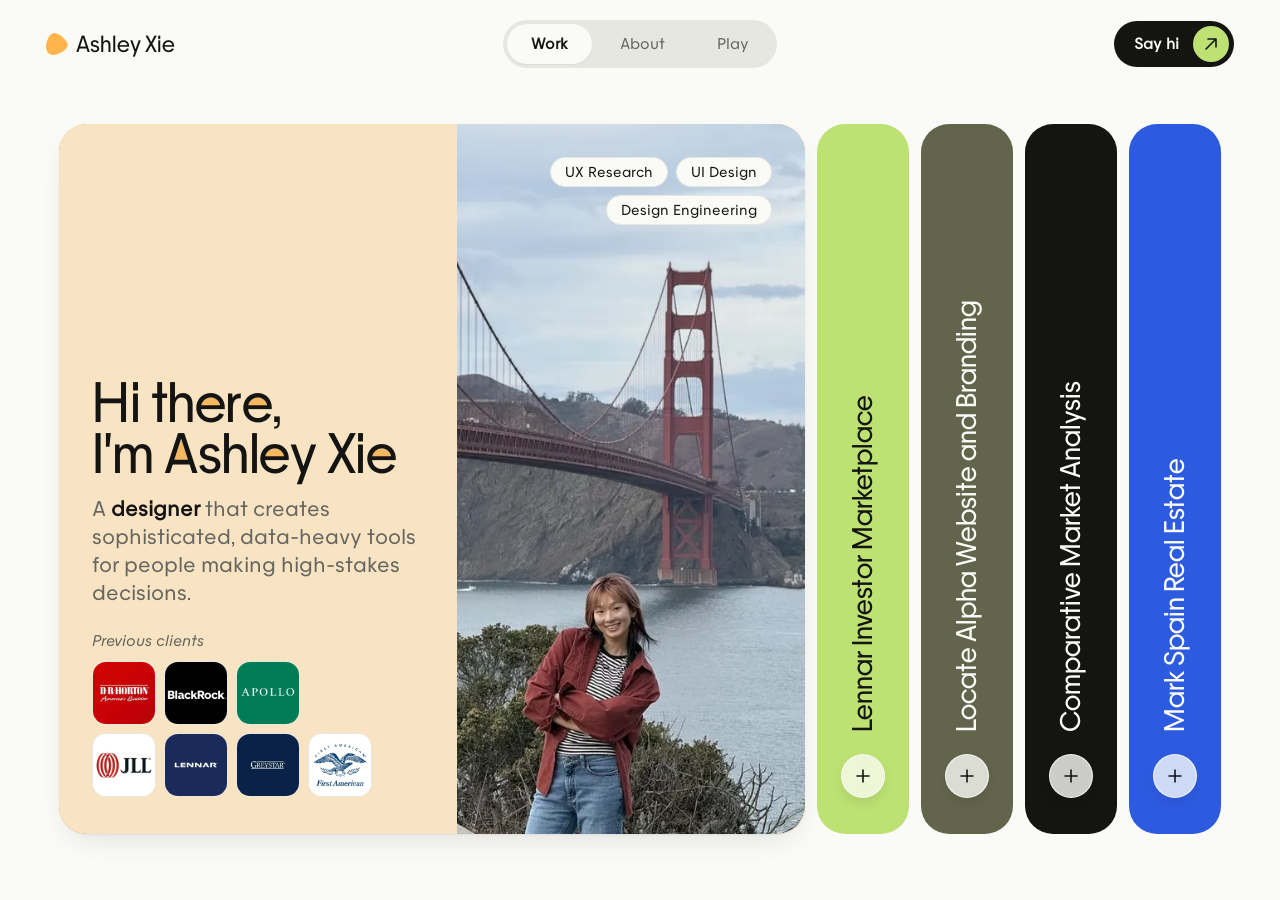
==== commit 2a7457ff: "About: align recommendations with experience section" ====
--- a/index.html
+++ b/index.html
@@ -10,7 +10,7 @@
   <link rel="icon" type="image/svg+xml" href="images/blob.svg" />
   <link rel="icon" type="image/png" sizes="32x32" href="images/favicon-32.png" />
   <link rel="apple-touch-icon" href="images/apple-touch-icon.png" />
-  <link rel="stylesheet" href="css/style.css?v=20261125034405" />
+  <link rel="stylesheet" href="css/style.css?v=20261125035320" />
   <!-- The loading screen shows once per visit; later page changes skip it so the tab pill can slide -->
   <script>try{if(sessionStorage.getItem('p26-loaded'))document.documentElement.classList.add('no-loader')}catch(e){}</script>
 </head>
@@ -185,6 +185,6 @@
     </section>
   </main>
 
-  <script src="js/main.js?v=20261125034405"></script>
+  <script src="js/main.js?v=20261125035320"></script>
 </body>
 </html>
--- a/css/style.css
+++ b/css/style.css
@@ -1022,3 +1022,7 @@
 .cs-box { margin: 8px 0 24px; padding: 26px 30px; border-radius: 18px; background: var(--cs-tint, var(--mist)); }
 .cs-box > :last-child, .cs-box li:last-child { margin-bottom: 0; }
 .cs-video video { display: block; width: 100%; height: auto; aspect-ratio: 16 / 9; border-radius: 18px; border: 1px solid var(--line); background: #fff; }
+/* About: recommendations line up with My experience (same side inset, gap and heading size) */
+.recs { margin-top: 72px; padding: 0 var(--pad); }
+.recs__h { margin: 0 0 24px; font-size: clamp(24px, 2.2vw, 32px); line-height: 1.15; letter-spacing: normal; }
+@media (max-width: 760px) { .recs { margin-top: 48px; padding: 0 6px; } }
